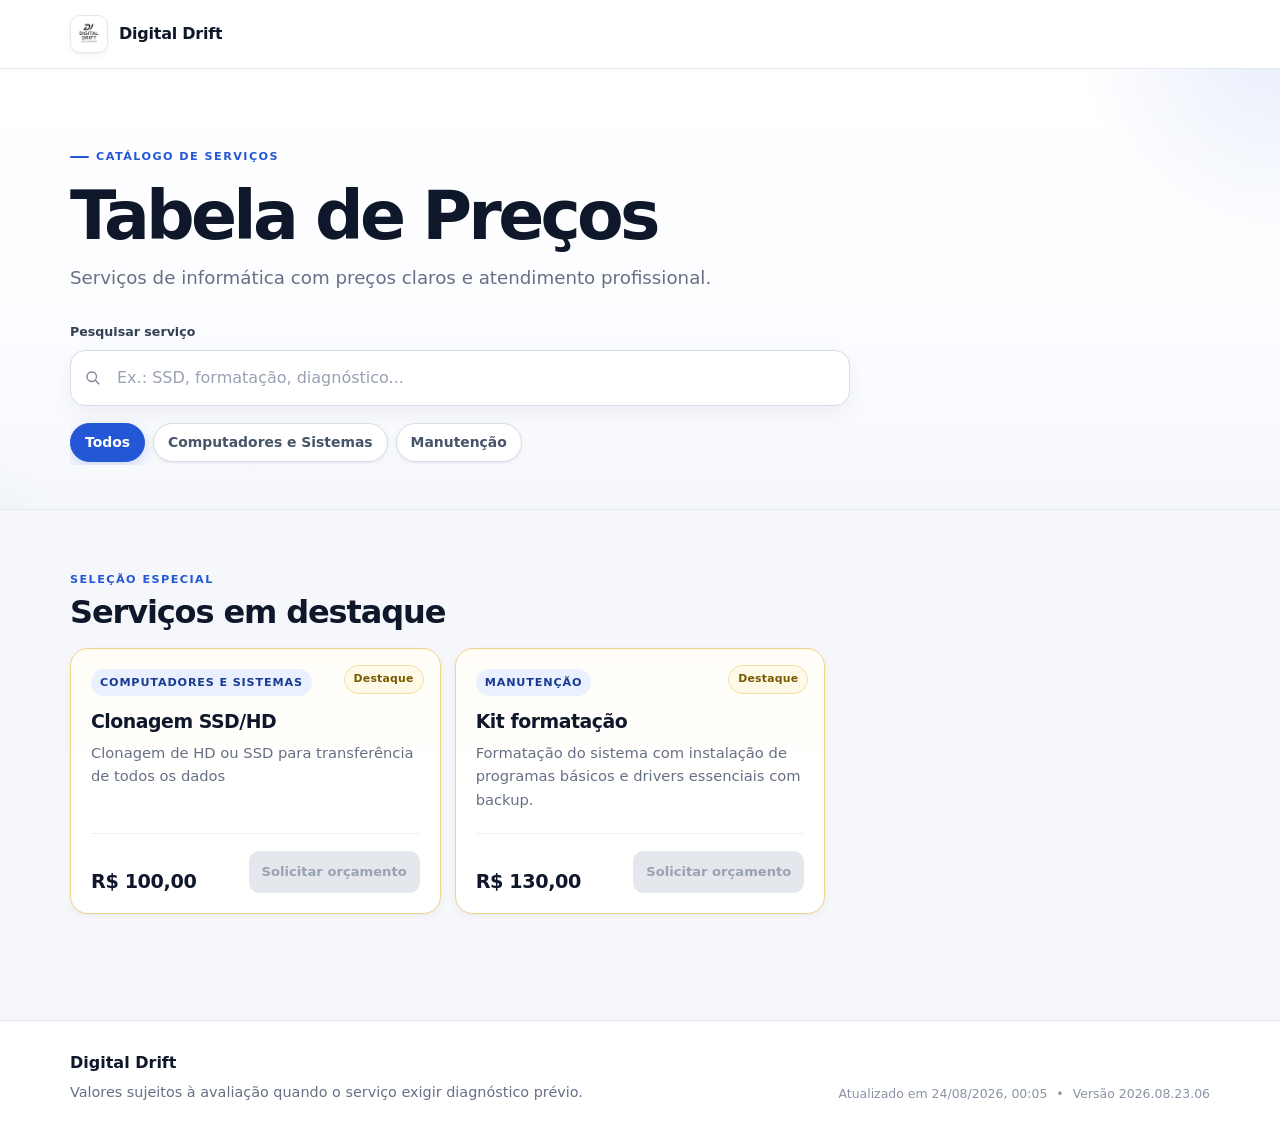
==== servicos/index.html @ 4492a9d7 "MAPOS: catálogo público 2026.08.23.06 - index.html" ====
<!doctype html>
<html lang="pt-BR">
<head>
    <meta charset="utf-8">
    <meta name="viewport" content="width=device-width,initial-scale=1,viewport-fit=cover">
    <title>Tabela de Preços | Digital Drift</title>
    <meta name="description" content="Consulte serviços de informática, manutenção, instalação e suporte.">
    <meta name="theme-color" content="#ffffff">
    <meta property="og:type" content="website">
    <meta property="og:title" content="Tabela de Preços | Digital Drift">
    <meta property="og:description" content="Consulte serviços de informática, manutenção, instalação e suporte.">
    <meta property="og:url" content="https://mateus1810.github.io/servicos">
    <meta property="og:image" content="https://mateus1810.github.io/servicos/assets/img/logo.png">    <link rel="icon" href="assets/img/favicon.svg?v=2026.08.23.06" type="image/svg+xml">
    <style>/* MAPOS-CATALOGO-PUBLICO v1.0.8 - tema claro corrigido */
:root{
  --bg:#f5f7fb;
  --surface:#ffffff;
  --surface-soft:#f8fafc;
  --surface-blue:#f2f6ff;
  --text:#172033;
  --text-strong:#0f172a;
  --muted:#667085;
  --muted-2:#8a94a6;
  --line:#e3e8f0;
  --line-strong:#d4dce8;
  --accent:#2457d6;
  --accent-hover:#1d49b5;
  --accent-soft:#eaf0ff;
  --accent-text:#183b91;
  --featured:#fff9e8;
  --featured-line:#f0d585;
  --featured-text:#7a5a00;
  --danger-soft:#fff3f2;
  --danger:#b42318;
  --shadow-sm:0 1px 2px rgba(16,24,40,.04),0 2px 8px rgba(16,24,40,.04);
  --shadow:0 12px 30px rgba(35,50,75,.08);
  --shadow-hover:0 18px 42px rgba(35,50,75,.12);
  --radius:18px;
  --radius-sm:12px;
}

*{box-sizing:border-box}
[hidden]{display:none!important}
html{scroll-behavior:smooth;background:var(--bg)}
body{
  margin:0;
  min-height:100vh;
  background:var(--bg);
  color:var(--text);
  font-family:Inter,ui-sans-serif,system-ui,-apple-system,BlinkMacSystemFont,"Segoe UI",sans-serif;
  line-height:1.55;
  -webkit-font-smoothing:antialiased;
}
button,input{font:inherit}
a{color:inherit}
.shell{width:min(1140px,calc(100% - 28px));margin-inline:auto}

.skip-link{position:absolute;left:-9999px;top:12px;background:var(--text-strong);color:#fff;padding:10px 14px;border-radius:10px;z-index:1000;text-decoration:none;font-weight:700}
.skip-link:focus{left:12px}
.preview-banner{background:#fff3cd;color:#664d03;text-align:center;padding:8px 16px;font-weight:700;font-size:.84rem;border-bottom:1px solid #ffe69c}

.site-header{
  position:sticky;
  top:0;
  z-index:30;
  background:rgba(255,255,255,.92);
  backdrop-filter:blur(14px);
  -webkit-backdrop-filter:blur(14px);
  border-bottom:1px solid rgba(226,232,240,.92);
}
.header-inner{min-height:68px;display:flex;align-items:center;justify-content:space-between;gap:16px}
.brand{display:flex;align-items:center;gap:11px;min-width:0;font-weight:850;color:var(--text-strong);letter-spacing:-.015em}
.brand img{width:38px;height:38px;object-fit:contain;border-radius:10px;background:#fff;border:1px solid var(--line);padding:3px;box-shadow:var(--shadow-sm)}
.brand span{overflow:hidden;text-overflow:ellipsis;white-space:nowrap}
.header-cta{
  display:inline-flex;
  align-items:center;
  justify-content:center;
  min-height:42px;
  padding:9px 14px;
  border-radius:11px;
  background:var(--accent);
  color:#fff;
  text-decoration:none;
  font-size:.88rem;
  font-weight:800;
  box-shadow:0 5px 14px rgba(36,87,214,.18);
  transition:background .18s ease,transform .18s ease,box-shadow .18s ease;
}
.header-cta:hover,.header-cta:focus-visible{background:var(--accent-hover);transform:translateY(-1px);box-shadow:0 8px 18px rgba(36,87,214,.24);outline:none}

.hero{
  position:relative;
  overflow:hidden;
  background:linear-gradient(180deg,#fff 0%,#fbfcff 70%,var(--bg) 100%);
  border-bottom:1px solid var(--line);
  padding:58px 0 40px;
}
.hero:before,.hero:after{content:"";position:absolute;border-radius:999px;pointer-events:none}
.hero:before{width:420px;height:420px;right:-210px;top:-245px;background:radial-gradient(circle,rgba(36,87,214,.11),rgba(36,87,214,0) 68%)}
.hero:after{width:320px;height:320px;left:-210px;bottom:-260px;background:radial-gradient(circle,rgba(97,126,205,.09),rgba(97,126,205,0) 70%)}
.hero-content{position:relative;z-index:1}
.eyebrow,.section-kicker{display:inline-flex;align-items:center;gap:7px;text-transform:uppercase;letter-spacing:.13em;font-size:.7rem;font-weight:850;color:var(--accent)}
.eyebrow:before{content:"";width:19px;height:2px;border-radius:99px;background:var(--accent)}
h1{max-width:800px;margin:.22em 0 .2em;color:var(--text-strong);font-size:clamp(2.25rem,8vw,4.25rem);line-height:1.02;letter-spacing:-.055em;font-weight:900}
.hero p{max-width:760px;margin:0;color:var(--muted);font-size:clamp(1rem,2.5vw,1.14rem)}

.search-box{margin-top:30px;max-width:780px}
.search-box>label{display:block;margin-bottom:8px;color:#344054;font-size:.79rem;font-weight:800}
.search-control{
  min-height:56px;
  display:grid;
  grid-template-columns:44px 1fr 42px;
  align-items:center;
  background:#fff;
  border:1px solid var(--line-strong);
  border-radius:15px;
  box-shadow:0 7px 22px rgba(16,24,40,.06);
  transition:border-color .18s ease,box-shadow .18s ease;
}
.search-control:focus-within{border-color:#92aef3;box-shadow:0 0 0 4px rgba(36,87,214,.08),0 8px 24px rgba(16,24,40,.06)}
.search-control>span{font-size:1.35rem;text-align:center;color:#7b8799;line-height:1}
.search-control input{height:54px;min-width:0;border:0;outline:0;background:transparent;color:var(--text-strong);font-size:1rem}
.search-control input::placeholder{color:#98a2b3}
.search-control button{width:32px;height:32px;border:0;border-radius:9px;background:#f2f4f7;color:#667085;font-size:1.25rem;line-height:1;cursor:pointer}
.search-control button:hover,.search-control button:focus-visible{background:#e9edf3;color:#344054;outline:none}

.category-filters{display:flex;gap:8px;overflow-x:auto;padding:17px 0 3px;scrollbar-width:none;overscroll-behavior-inline:contain}
.category-filters::-webkit-scrollbar{display:none}
.filter-button{
  flex:0 0 auto;
  border:1px solid var(--line-strong);
  background:#fff;
  color:#475467;
  border-radius:999px;
  padding:8px 14px;
  font-size:.87rem;
  font-weight:750;
  white-space:nowrap;
  cursor:pointer;
  box-shadow:var(--shadow-sm);
  transition:background .16s ease,border-color .16s ease,color .16s ease,transform .16s ease;
}
.filter-button:hover,.filter-button:focus-visible{border-color:#aabbed;color:var(--accent);transform:translateY(-1px);outline:none}
.filter-button.active{background:var(--accent);color:#fff;border-color:var(--accent);box-shadow:0 5px 14px rgba(36,87,214,.18)}

.catalog-main{padding-top:30px;padding-bottom:70px}
.loading-state,.error-state,.empty-state{min-height:210px;display:flex;flex-direction:column;align-items:center;justify-content:center;text-align:center;gap:11px;color:var(--muted)}
.spinner{width:34px;height:34px;border:3px solid #dfe5ee;border-top-color:var(--accent);border-radius:50%;animation:spin .8s linear infinite}
@keyframes spin{to{transform:rotate(360deg)}}
.error-state{max-width:680px;margin:0 auto;background:var(--danger-soft);border:1px solid #fecdca;border-radius:var(--radius);padding:28px}
.error-state strong{color:var(--danger)}
.empty-state h2{margin:0;color:var(--text-strong);font-size:1.4rem}
.empty-state p{margin:0;max-width:440px}
.empty-icon{display:grid;place-items:center;width:54px;height:54px;border-radius:50%;background:#eef2f7;color:#667085;font-size:1.9rem}
.empty-state button{border:1px solid var(--line-strong);background:#fff;color:#344054;border-radius:11px;padding:10px 15px;cursor:pointer;font-weight:750;box-shadow:var(--shadow-sm)}

.section-heading{display:flex;align-items:flex-end;justify-content:space-between;gap:20px;margin:14px 0 17px}
.section-heading h2{margin:3px 0 0;color:var(--text-strong);font-size:clamp(1.5rem,4vw,2rem);line-height:1.15;letter-spacing:-.035em}
.result-count{color:var(--muted);font-size:.88rem;white-space:nowrap}
.featured-section{margin-bottom:36px}
.service-grid{display:grid;grid-template-columns:1fr;gap:14px}

.service-card{
  position:relative;
  min-width:0;
  display:flex;
  flex-direction:column;
  min-height:228px;
  padding:20px;
  overflow:hidden;
  border:1px solid var(--line);
  border-radius:var(--radius);
  background:var(--surface);
  box-shadow:var(--shadow-sm);
  transition:border-color .18s ease,box-shadow .18s ease,transform .18s ease;
}
.service-card:hover{border-color:#cbd5e3;box-shadow:var(--shadow-hover);transform:translateY(-2px)}
.service-card.featured{background:linear-gradient(180deg,#fffdf6 0%,#fff 54%);border-color:var(--featured-line)}
.service-card.featured:before{content:"Destaque";position:absolute;right:16px;top:16px;padding:5px 9px;border-radius:999px;background:var(--featured);border:1px solid #f3dda0;color:var(--featured-text);font-size:.68rem;font-weight:850;letter-spacing:.02em}
.service-card-top{display:flex;align-items:center;justify-content:space-between;gap:10px;min-height:25px;padding-right:72px}
.service-card:not(.featured) .service-card-top{padding-right:0}
.service-card .category{display:inline-flex;align-items:center;max-width:100%;padding:5px 9px;border-radius:999px;background:var(--accent-soft);color:var(--accent-text);font-size:.7rem;text-transform:uppercase;letter-spacing:.075em;font-weight:850;overflow:hidden;text-overflow:ellipsis;white-space:nowrap}
.service-card h3{margin:13px 0 8px;color:var(--text-strong);font-size:1.18rem;line-height:1.28;letter-spacing:-.025em}
.service-card .service-description{margin:0;color:var(--muted);font-size:.92rem;line-height:1.58;flex:1}
.service-card-footer{display:flex;align-items:flex-end;justify-content:space-between;gap:14px;margin-top:22px;padding-top:17px;border-top:1px solid #edf0f5}
.price{min-width:0;color:var(--text-strong);font-weight:900;font-size:1.2rem;line-height:1.15;letter-spacing:-.02em}
.price small{display:block;margin-bottom:4px;color:var(--muted);font-size:.7rem;font-weight:750;letter-spacing:.015em}
.price.price-quote{font-size:1rem;color:#344054;letter-spacing:0}
.quote-button{
  flex:0 0 auto;
  display:inline-flex;
  align-items:center;
  justify-content:center;
  min-height:42px;
  border:0;
  border-radius:11px;
  padding:10px 13px;
  background:var(--accent);
  color:#fff;
  text-decoration:none;
  font-size:.82rem;
  font-weight:850;
  white-space:nowrap;
  box-shadow:0 4px 11px rgba(36,87,214,.15);
  transition:background .16s ease,transform .16s ease,box-shadow .16s ease;
}
.quote-button:hover,.quote-button:focus-visible{background:var(--accent-hover);transform:translateY(-1px);box-shadow:0 7px 16px rgba(36,87,214,.2);outline:none}
.quote-button.disabled{background:#e4e7ec;color:#98a2b3;box-shadow:none;pointer-events:none}

.category-block{margin-top:34px}
.category-title{display:flex;align-items:flex-end;justify-content:space-between;gap:16px;margin-bottom:13px;padding-bottom:10px;border-bottom:1px solid var(--line)}
.category-title-copy{min-width:0}
.category-title h3{margin:0;color:var(--text-strong);font-size:1.28rem;line-height:1.2;letter-spacing:-.025em}
.category-title p{margin:5px 0 0;color:var(--muted);font-size:.88rem;max-width:760px}
.category-title>span{flex:0 0 auto;color:var(--muted-2);font-size:.78rem;white-space:nowrap}

.site-footer{border-top:1px solid var(--line);background:#fff}
.footer-inner{padding:30px 0 38px;display:flex;flex-direction:column;gap:20px}
.footer-inner strong{color:var(--text-strong);font-size:1rem}
.footer-inner p{max-width:700px;margin:.35rem 0 0;color:var(--muted);font-size:.9rem}
.footer-meta{display:flex;gap:9px;flex-wrap:wrap;color:var(--muted-2);font-size:.78rem}
.footer-meta span+span:before{content:"•";margin-right:9px}

@media(max-width:430px){
  .shell{width:min(100% - 22px,1140px)}
  .header-inner{min-height:62px}
  .brand img{width:34px;height:34px}
  .header-cta{padding:8px 11px;font-size:.78rem}
  .hero{padding:43px 0 30px}
  h1{font-size:2.42rem}
  .search-box{margin-top:24px}
  .service-card{padding:17px;min-height:0}
  .service-card-footer{align-items:stretch;flex-direction:column}
  .quote-button{width:100%}
  .price{font-size:1.18rem}
  .category-title{align-items:flex-start}
}

@media(min-width:680px){
  .shell{width:min(1140px,calc(100% - 48px))}
  .hero{padding:72px 0 44px}
  .service-grid{grid-template-columns:repeat(2,minmax(0,1fr))}
  .footer-inner{flex-direction:row;justify-content:space-between;align-items:flex-end}
  .footer-meta{justify-content:flex-end}
}

@media(min-width:1000px){
  .service-grid{grid-template-columns:repeat(3,minmax(0,1fr))}
  .featured-grid{grid-template-columns:repeat(3,minmax(0,1fr))}
  .catalog-main{padding-top:42px}
}

@media(prefers-reduced-motion:reduce){*{scroll-behavior:auto!important;animation:none!important;transition:none!important}}

/* v1.0.8 - correcoes de layout */
.service-card-footer{min-width:0}
.service-card-footer .price{max-width:52%}
.search-icon{width:20px;height:20px;display:block;margin:auto;color:#7b8799}
.status-note{font-size:.78rem;color:var(--muted-2);margin-top:8px}
@media(max-width:679px){.section-heading{align-items:flex-start;flex-direction:column;gap:7px}.result-count{white-space:normal}.service-card-footer .price{max-width:none}.featured-grid{grid-template-columns:1fr}.category-title>span{padding-top:3px}}
@media(min-width:680px) and (max-width:999px){.service-card-footer{align-items:stretch;flex-direction:column}.service-card-footer .price{max-width:none}.quote-button{width:100%}}
</style>
</head>
<body>
    <a class="skip-link" href="#servicos">Ir para os serviços</a>
        <header class="site-header">
        <div class="shell header-inner">
            <div class="brand">
                <img src="assets/img/logo.png?v=2026.08.23.06" alt="Logo Digital Drift">                <span>Digital Drift</span>
            </div>
            <a class="header-cta" id="header-whatsapp" href="#" hidden>Falar no WhatsApp</a>
        </div>
    </header>

    <main>
        <section class="hero">
            <div class="shell hero-content">
                <span class="eyebrow">Catálogo de serviços</span>
                <h1>Tabela de Preços</h1>
                <p>Serviços de informática com preços claros e atendimento profissional.</p>
                <div class="search-box">
                    <label for="service-search">Pesquisar serviço</label>
                    <div class="search-control">
                        <svg class="search-icon" viewBox="0 0 24 24" aria-hidden="true"><path fill="currentColor" d="M10.5 4a6.5 6.5 0 1 0 3.99 11.63l4.44 4.44 1.14-1.14-4.44-4.44A6.5 6.5 0 0 0 10.5 4m0 1.6a4.9 4.9 0 1 1 0 9.8 4.9 4.9 0 0 1 0-9.8"/></svg>
                        <input id="service-search" type="search" autocomplete="off" placeholder="Ex.: SSD, formatação, diagnóstico...">
                        <button id="clear-search" type="button" aria-label="Limpar pesquisa" hidden>×</button>
                    </div>
                </div>
                <div class="category-filters" id="category-filters" aria-label="Filtrar por categoria"></div>
            </div>
        </section>

        <div class="shell catalog-main" id="servicos">
            <div class="loading-state" id="loading-state" role="status"><span class="spinner"></span><span>Carregando serviços...</span></div>
            <div class="error-state" id="error-state" hidden><strong>Não foi possível carregar a tabela de preços.</strong><span id="error-detail">Atualize a página e tente novamente.</span></div>
            <section id="featured-section" class="featured-section" hidden><div class="section-heading"><div><span class="section-kicker">Seleção especial</span><h2>Serviços em destaque</h2></div></div><div class="service-grid featured-grid" id="featured-grid"></div></section>
            <section class="services-section" id="services-section" hidden><div class="section-heading"><div><span class="section-kicker">Catálogo</span><h2>Outros serviços</h2></div><span class="result-count" id="result-count" aria-live="polite"></span></div><div id="category-sections"></div></section>
            <div class="empty-state" id="empty-state" hidden><div class="empty-icon">×</div><h2>Nenhum serviço encontrado</h2><p>Tente pesquisar por outro termo ou escolha outra categoria.</p><button type="button" id="reset-filters">Mostrar todos</button></div>
        </div>
    </main>

    <footer class="site-footer"><div class="shell footer-inner"><div><strong>Digital Drift</strong><p id="footer-text">Valores sujeitos à avaliação quando o serviço exigir diagnóstico prévio.</p></div><div class="footer-meta"><span id="catalog-updated"></span><span>Versão 2026.08.23.06</span></div></div></footer>

    <script>
        window.CATALOGO_CONFIG = {
            dataUrl: "data/precos-2026.08.23.06.json?v=2026.08.23.06",
            embeddedData: {"version":"2026.08.23.06","updated_at":"2026-08-23T21:05:14-03:00","settings":{"company_name":"Digital Drift","whatsapp":"","header_text":"Serviços de informática com preços claros e atendimento profissional.","footer_text":"Valores sujeitos à avaliação quando o serviço exigir diagnóstico prévio.","public_url":"https://mateus1810.github.io/servicos"},"categories":[{"id":1,"name":"Computadores e Sistemas","description":"","order":10},{"id":4,"name":"Manutenção","description":"","order":40}],"services":[{"id":3,"name":"Clonagem SSD/HD","description":"Clonagem de HD ou SSD para transferência de todos os dados","price":100,"price_type":"fixo","price_label":"R$ 100,00","category_id":1,"featured":true,"order":20},{"id":1,"name":"Kit formatação","description":"Formatação do sistema com instalação de programas básicos e drivers essenciais com backup.","price":130,"price_type":"fixo","price_label":"R$ 130,00","category_id":4,"featured":true,"order":10}]},
            previewData: null        };
    </script>
    <script>/* MAPOS-CATALOGO-PUBLICO v1.0.8 - render imediato + revalidacao segura */
(function(){
'use strict';
var cfg=window.CATALOGO_CONFIG||{},data=null,query='',category='all';
var el={
  loading:document.getElementById('loading-state'),error:document.getElementById('error-state'),errorDetail:document.getElementById('error-detail'),
  featuredSection:document.getElementById('featured-section'),featuredGrid:document.getElementById('featured-grid'),
  servicesSection:document.getElementById('services-section'),categorySections:document.getElementById('category-sections'),
  filters:document.getElementById('category-filters'),search:document.getElementById('service-search'),clear:document.getElementById('clear-search'),
  empty:document.getElementById('empty-state'),reset:document.getElementById('reset-filters'),count:document.getElementById('result-count'),
  updated:document.getElementById('catalog-updated'),headerWhats:document.getElementById('header-whatsapp'),footer:document.getElementById('footer-text')
};
function hide(node){if(node)node.hidden=true}
function show(node){if(node)node.hidden=false}
function normalize(v){
  var s=(v||'').toString();
  try{s=s.normalize('NFD').replace(/[\u0300-\u036f]/g,'')}catch(e){}
  return s.toLowerCase();
}
function validPayload(payload){return !!payload&&Array.isArray(payload.categories)&&Array.isArray(payload.services)}
function categoryObj(id){return(data.categories||[]).find(function(x){return String(x.id)===String(id)})||null}
function categoryName(id){var c=categoryObj(id);return c?c.name:'Outros'}
function visibleServices(){
  var q=normalize(query);
  return(data.services||[]).filter(function(s){
    if(category!=='all'&&String(s.category_id)!==String(category))return false;
    if(!q)return true;
    return normalize((s.name||'')+' '+(s.description||'')+' '+categoryName(s.category_id)).indexOf(q)!==-1;
  });
}
function waUrl(service){
  var phone=((data.settings||{}).whatsapp||'').replace(/\D/g,'');
  if(!phone)return'';
  var msg='Olá! Gostaria de solicitar um orçamento para o serviço de '+service.name+'.';
  return'https://wa.me/'+phone+'?text='+encodeURIComponent(msg);
}
function money(value){
  try{return new Intl.NumberFormat('pt-BR',{style:'currency',currency:'BRL'}).format(Number(value)||0)}
  catch(e){return'R$ '+(Number(value)||0).toFixed(2).replace('.',',')}
}
function priceBlock(service){
  var box=document.createElement('div');box.className='price';
  if(service.price_type==='orcamento'){box.className+=' price-quote';box.textContent='Sob orçamento';return box}
  if(service.price_type==='a_partir'){var small=document.createElement('small');small.textContent='A partir de';box.appendChild(small)}
  box.appendChild(document.createTextNode(money(service.price)));return box;
}
function card(service,featured){
  var article=document.createElement('article');article.className='service-card'+(featured?' featured':'');article.id='servico-'+service.id;
  var top=document.createElement('div');top.className='service-card-top';
  var cat=document.createElement('span');cat.className='category';cat.textContent=categoryName(service.category_id);top.appendChild(cat);
  var h=document.createElement('h3');h.textContent=service.name||'Serviço';
  var p=document.createElement('p');p.className='service-description';p.textContent=service.description||'Consulte detalhes e disponibilidade para este serviço.';
  var foot=document.createElement('div');foot.className='service-card-footer';
  var price=priceBlock(service),a=document.createElement('a'),url=waUrl(service);a.className='quote-button';a.textContent='Solicitar orçamento';
  if(url){a.href=url;a.target='_blank';a.rel='noopener noreferrer'}else{a.href='#';a.className+=' disabled';a.setAttribute('aria-disabled','true');a.addEventListener('click',function(ev){ev.preventDefault()})}
  foot.appendChild(price);foot.appendChild(a);article.appendChild(top);article.appendChild(h);article.appendChild(p);article.appendChild(foot);return article;
}
function filterButton(label,id){
  var b=document.createElement('button');b.type='button';b.className='filter-button'+(String(category)===String(id)?' active':'');
  b.textContent=label;b.setAttribute('aria-pressed',String(String(category)===String(id)));
  b.addEventListener('click',function(){category=id;render()});return b;
}
function renderFilters(){
  if(!el.filters)return;el.filters.textContent='';el.filters.appendChild(filterButton('Todos','all'));
  (data.categories||[]).forEach(function(c){el.filters.appendChild(filterButton(c.name,c.id))});
}
function safeHashScroll(){
  if(!location.hash)return;
  try{var target=document.querySelector(location.hash);if(target)setTimeout(function(){target.scrollIntoView({behavior:'smooth',block:'center'})},80)}catch(e){}
}
function render(){
  if(!data)return;
  renderFilters();
  var services=visibleServices();
  if(el.featuredGrid)el.featuredGrid.textContent='';
  if(el.categorySections)el.categorySections.textContent='';
  var featured=services.filter(function(s){return !!s.featured});
  featured.forEach(function(s){el.featuredGrid.appendChild(card(s,true))});
  if(featured.length)show(el.featuredSection);else hide(el.featuredSection);

  var regular=services.filter(function(s){return !s.featured});
  var grouped={};
  regular.forEach(function(s){var k=String(s.category_id);(grouped[k]=grouped[k]||[]).push(s)});
  (data.categories||[]).forEach(function(c){
    var list=grouped[String(c.id)]||[];if(!list.length)return;
    var section=document.createElement('section');section.className='category-block';section.dataset.categoryId=String(c.id);
    var head=document.createElement('div');head.className='category-title';
    var copy=document.createElement('div');copy.className='category-title-copy';
    var h=document.createElement('h3');h.textContent=c.name;copy.appendChild(h);
    if(c.description){var desc=document.createElement('p');desc.textContent=c.description;copy.appendChild(desc)}
    var n=document.createElement('span');n.textContent=list.length+' '+(list.length===1?'serviço':'serviços');head.appendChild(copy);head.appendChild(n);
    var grid=document.createElement('div');grid.className='service-grid';list.forEach(function(s){grid.appendChild(card(s,false))});
    section.appendChild(head);section.appendChild(grid);el.categorySections.appendChild(section);
  });
  if(el.count)el.count.textContent=regular.length+' '+(regular.length===1?'serviço':'serviços');
  if(regular.length)show(el.servicesSection);else hide(el.servicesSection);
  if(services.length)hide(el.empty);else show(el.empty);
  if(el.clear)el.clear.hidden=!query;
  safeHashScroll();
}
function applyMeta(){
  if(el.updated&&data.updated_at){
    try{el.updated.textContent='Atualizado em '+new Intl.DateTimeFormat('pt-BR',{dateStyle:'short',timeStyle:'short'}).format(new Date(data.updated_at))}
    catch(e){el.updated.textContent='Atualizado recentemente'}
  }
  if(el.footer&&(data.settings||{}).footer_text)el.footer.textContent=data.settings.footer_text;
  var phone=((data.settings||{}).whatsapp||'').replace(/\D/g,'');
  if(phone&&el.headerWhats){show(el.headerWhats);el.headerWhats.href='https://wa.me/'+phone+'?text='+encodeURIComponent('Olá! Gostaria de informações sobre os serviços.');el.headerWhats.target='_blank';el.headerWhats.rel='noopener noreferrer'}
  else hide(el.headerWhats);
}
function start(payload){
  if(!validPayload(payload))throw new Error('Dados públicos inválidos.');
  data=payload;hide(el.loading);hide(el.error);applyMeta();render();
}
function fail(message){
  hide(el.loading);hide(el.featuredSection);hide(el.servicesSection);hide(el.empty);show(el.error);
  if(el.errorDetail&&message)el.errorDetail.textContent=message;
}
function refreshFromJson(){
  if(!cfg.dataUrl||typeof fetch!=='function')return;
  var controller=typeof AbortController==='function'?new AbortController():null;
  var timer=controller?setTimeout(function(){controller.abort()},8000):null;
  var options={cache:'no-store',headers:{Accept:'application/json'}};if(controller)options.signal=controller.signal;
  fetch(cfg.dataUrl,options).then(function(r){if(!r.ok)throw new Error('HTTP '+r.status);return r.json()}).then(function(payload){
    if(!validPayload(payload))throw new Error('JSON inválido');
    if(!data||String(payload.version||'')!==String(data.version||''))start(payload);
  }).catch(function(){if(!data)fail('Não foi possível carregar os dados publicados.')}).finally(function(){if(timer)clearTimeout(timer)});
}
if(el.search)el.search.addEventListener('input',function(){query=this.value;render()});
if(el.clear)el.clear.addEventListener('click',function(){query='';if(el.search){el.search.value='';el.search.focus()}render()});
if(el.reset)el.reset.addEventListener('click',function(){query='';category='all';if(el.search)el.search.value='';render()});
try{
  if(validPayload(cfg.embeddedData||cfg.previewData)){start(cfg.embeddedData||cfg.previewData);refreshFromJson()}
  else if(cfg.dataUrl){refreshFromJson()}
  else{fail('Nenhum dado público foi encontrado.')}
}catch(e){fail('Não foi possível montar o catálogo. Atualize a página e tente novamente.')}
})();
</script>
</body>
</html>
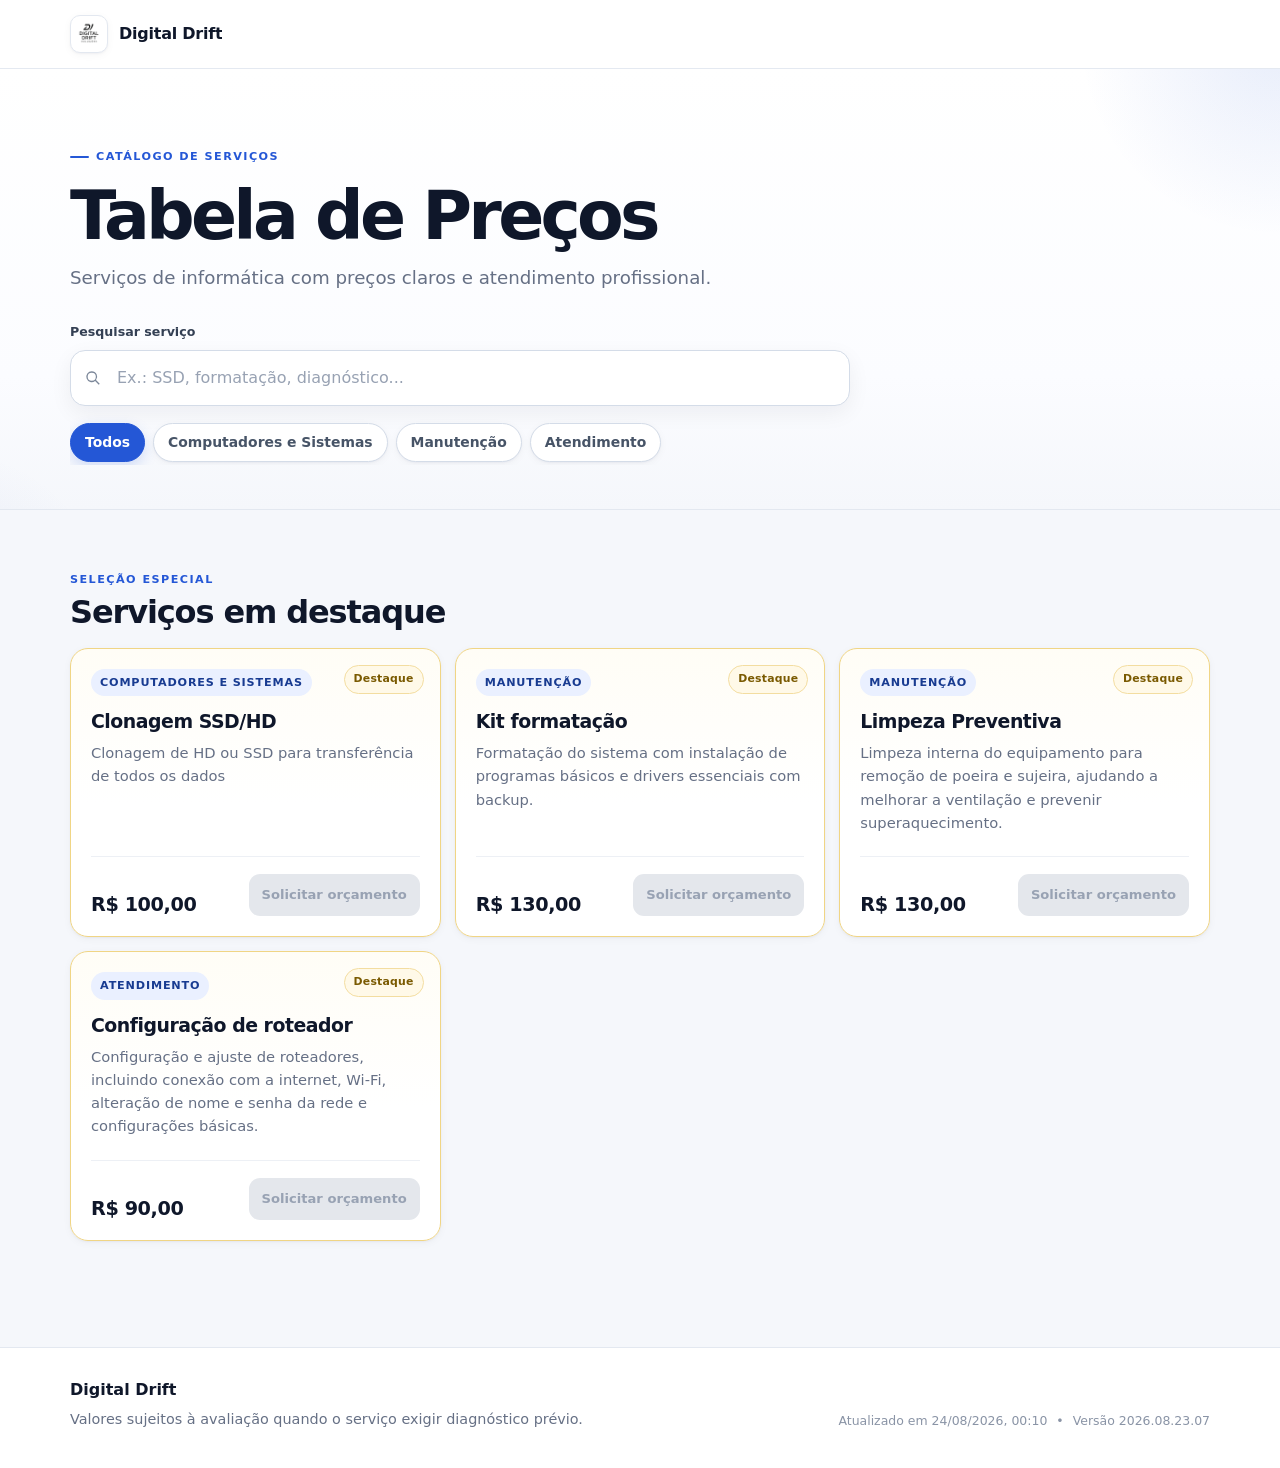
==== commit 29ab5e7f: "MAPOS: catálogo público 2026.08.23.07 - index.html" ====
--- a/servicos/index.html
+++ b/servicos/index.html
@@ -10,7 +10,7 @@
     <meta property="og:title" content="Tabela de Preços | Digital Drift">
     <meta property="og:description" content="Consulte serviços de informática, manutenção, instalação e suporte.">
     <meta property="og:url" content="https://mateus1810.github.io/servicos">
-    <meta property="og:image" content="https://mateus1810.github.io/servicos/assets/img/logo.png">    <link rel="icon" href="assets/img/favicon.svg?v=2026.08.23.06" type="image/svg+xml">
+    <meta property="og:image" content="https://mateus1810.github.io/servicos/assets/img/logo.png">    <link rel="icon" href="assets/img/favicon.svg?v=2026.08.23.07" type="image/svg+xml">
     <style>/* MAPOS-CATALOGO-PUBLICO v1.0.8 - tema claro corrigido */
 :root{
   --bg:#f5f7fb;
@@ -267,7 +267,7 @@
         <header class="site-header">
         <div class="shell header-inner">
             <div class="brand">
-                <img src="assets/img/logo.png?v=2026.08.23.06" alt="Logo Digital Drift">                <span>Digital Drift</span>
+                <img src="assets/img/logo.png?v=2026.08.23.07" alt="Logo Digital Drift">                <span>Digital Drift</span>
             </div>
             <a class="header-cta" id="header-whatsapp" href="#" hidden>Falar no WhatsApp</a>
         </div>
@@ -300,12 +300,12 @@
         </div>
     </main>
 
-    <footer class="site-footer"><div class="shell footer-inner"><div><strong>Digital Drift</strong><p id="footer-text">Valores sujeitos à avaliação quando o serviço exigir diagnóstico prévio.</p></div><div class="footer-meta"><span id="catalog-updated"></span><span>Versão 2026.08.23.06</span></div></div></footer>
+    <footer class="site-footer"><div class="shell footer-inner"><div><strong>Digital Drift</strong><p id="footer-text">Valores sujeitos à avaliação quando o serviço exigir diagnóstico prévio.</p></div><div class="footer-meta"><span id="catalog-updated"></span><span>Versão 2026.08.23.07</span></div></div></footer>
 
     <script>
         window.CATALOGO_CONFIG = {
-            dataUrl: "data/precos-2026.08.23.06.json?v=2026.08.23.06",
-            embeddedData: {"version":"2026.08.23.06","updated_at":"2026-08-23T21:05:14-03:00","settings":{"company_name":"Digital Drift","whatsapp":"","header_text":"Serviços de informática com preços claros e atendimento profissional.","footer_text":"Valores sujeitos à avaliação quando o serviço exigir diagnóstico prévio.","public_url":"https://mateus1810.github.io/servicos"},"categories":[{"id":1,"name":"Computadores e Sistemas","description":"","order":10},{"id":4,"name":"Manutenção","description":"","order":40}],"services":[{"id":3,"name":"Clonagem SSD/HD","description":"Clonagem de HD ou SSD para transferência de todos os dados","price":100,"price_type":"fixo","price_label":"R$ 100,00","category_id":1,"featured":true,"order":20},{"id":1,"name":"Kit formatação","description":"Formatação do sistema com instalação de programas básicos e drivers essenciais com backup.","price":130,"price_type":"fixo","price_label":"R$ 130,00","category_id":4,"featured":true,"order":10}]},
+            dataUrl: "data/precos-2026.08.23.07.json?v=2026.08.23.07",
+            embeddedData: {"version":"2026.08.23.07","updated_at":"2026-08-23T21:10:48-03:00","settings":{"company_name":"Digital Drift","whatsapp":"","header_text":"Serviços de informática com preços claros e atendimento profissional.","footer_text":"Valores sujeitos à avaliação quando o serviço exigir diagnóstico prévio.","public_url":"https://mateus1810.github.io/servicos"},"categories":[{"id":1,"name":"Computadores e Sistemas","description":"","order":10},{"id":4,"name":"Manutenção","description":"","order":40},{"id":7,"name":"Atendimento","description":"","order":70}],"services":[{"id":3,"name":"Clonagem SSD/HD","description":"Clonagem de HD ou SSD para transferência de todos os dados","price":100,"price_type":"fixo","price_label":"R$ 100,00","category_id":1,"featured":true,"order":20},{"id":1,"name":"Kit formatação","description":"Formatação do sistema com instalação de programas básicos e drivers essenciais com backup.","price":130,"price_type":"fixo","price_label":"R$ 130,00","category_id":4,"featured":true,"order":10},{"id":4,"name":"Limpeza Preventiva","description":"Limpeza interna do equipamento para remoção de poeira e sujeira, ajudando a melhorar a ventilação e prevenir superaquecimento.","price":130,"price_type":"fixo","price_label":"R$ 130,00","category_id":4,"featured":true,"order":20},{"id":5,"name":"Configuração de roteador","description":"Configuração e ajuste de roteadores, incluindo conexão com a internet, Wi-Fi, alteração de nome e senha da rede e configurações básicas.","price":90,"price_type":"fixo","price_label":"R$ 90,00","category_id":7,"featured":true,"order":10}]},
             previewData: null        };
     </script>
     <script>/* MAPOS-CATALOGO-PUBLICO v1.0.8 - render imediato + revalidacao segura */
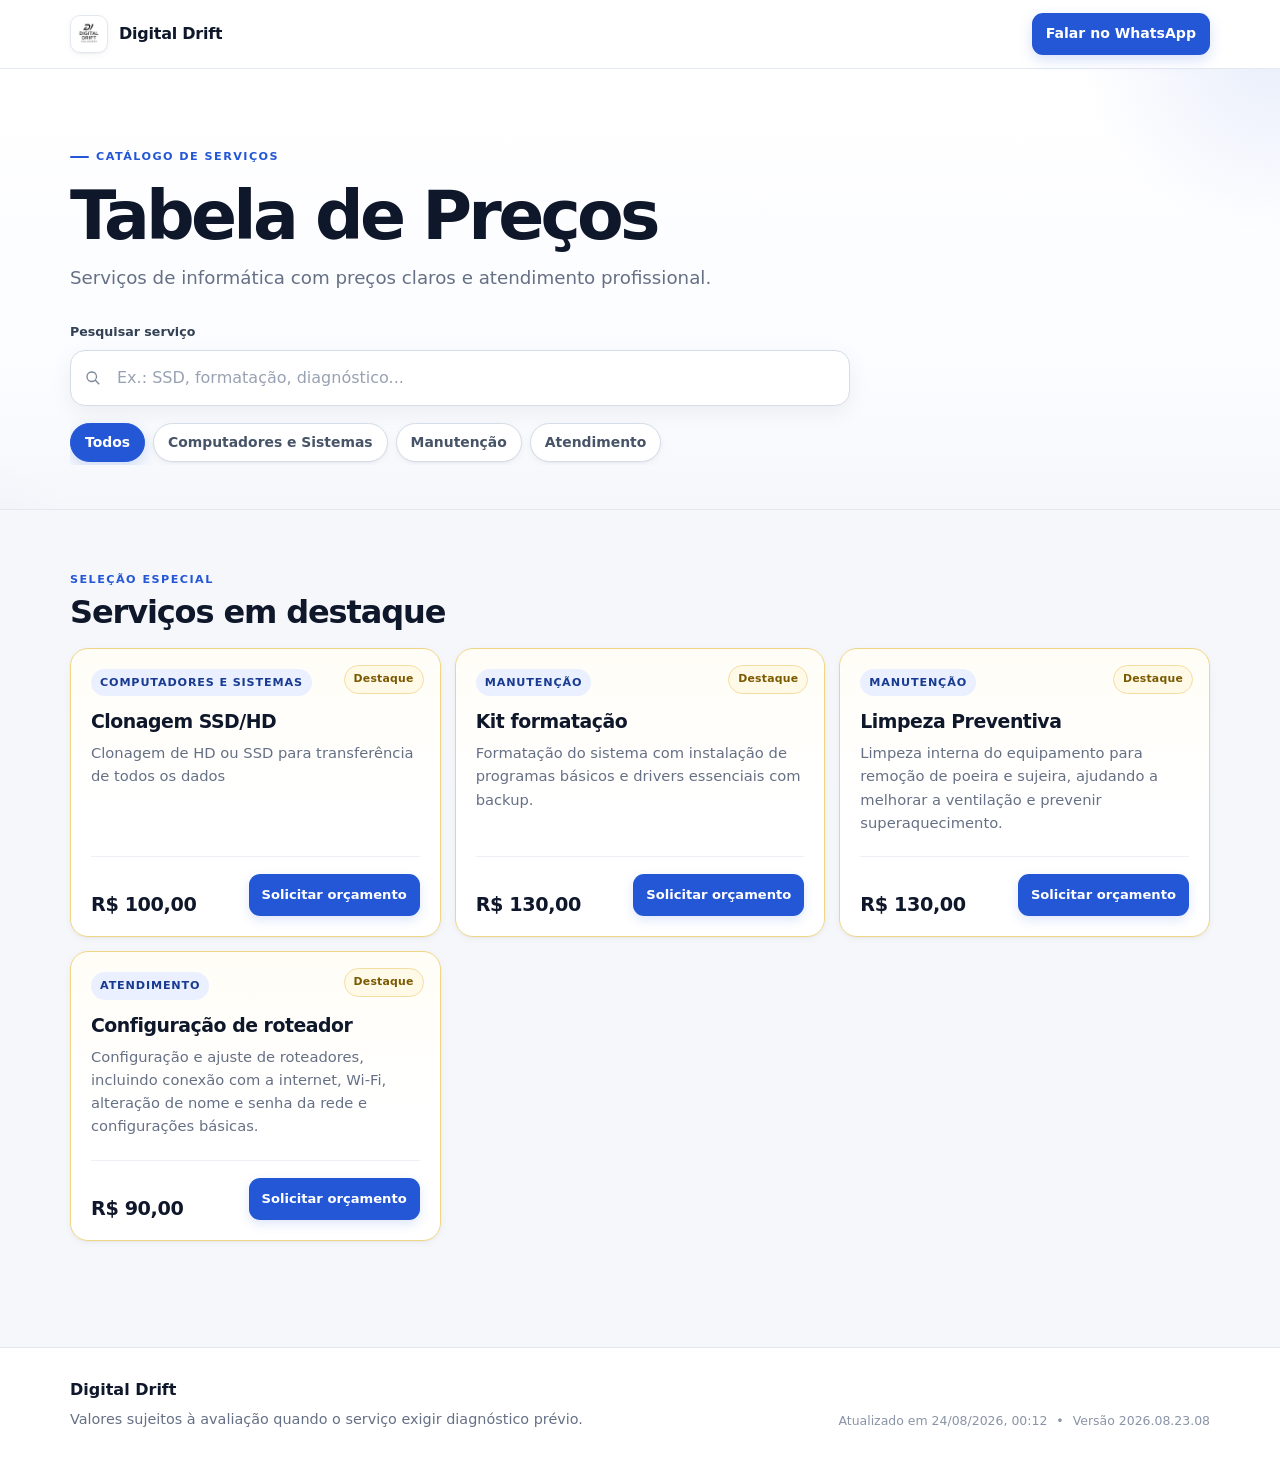
==== commit e5119ee2: "MAPOS: catálogo público 2026.08.23.08 - index.html" ====
--- a/servicos/index.html
+++ b/servicos/index.html
@@ -10,7 +10,7 @@
     <meta property="og:title" content="Tabela de Preços | Digital Drift">
     <meta property="og:description" content="Consulte serviços de informática, manutenção, instalação e suporte.">
     <meta property="og:url" content="https://mateus1810.github.io/servicos">
-    <meta property="og:image" content="https://mateus1810.github.io/servicos/assets/img/logo.png">    <link rel="icon" href="assets/img/favicon.svg?v=2026.08.23.07" type="image/svg+xml">
+    <meta property="og:image" content="https://mateus1810.github.io/servicos/assets/img/logo.png">    <link rel="icon" href="assets/img/favicon.svg?v=2026.08.23.08" type="image/svg+xml">
     <style>/* MAPOS-CATALOGO-PUBLICO v1.0.8 - tema claro corrigido */
 :root{
   --bg:#f5f7fb;
@@ -267,7 +267,7 @@
         <header class="site-header">
         <div class="shell header-inner">
             <div class="brand">
-                <img src="assets/img/logo.png?v=2026.08.23.07" alt="Logo Digital Drift">                <span>Digital Drift</span>
+                <img src="assets/img/logo.png?v=2026.08.23.08" alt="Logo Digital Drift">                <span>Digital Drift</span>
             </div>
             <a class="header-cta" id="header-whatsapp" href="#" hidden>Falar no WhatsApp</a>
         </div>
@@ -300,12 +300,12 @@
         </div>
     </main>
 
-    <footer class="site-footer"><div class="shell footer-inner"><div><strong>Digital Drift</strong><p id="footer-text">Valores sujeitos à avaliação quando o serviço exigir diagnóstico prévio.</p></div><div class="footer-meta"><span id="catalog-updated"></span><span>Versão 2026.08.23.07</span></div></div></footer>
+    <footer class="site-footer"><div class="shell footer-inner"><div><strong>Digital Drift</strong><p id="footer-text">Valores sujeitos à avaliação quando o serviço exigir diagnóstico prévio.</p></div><div class="footer-meta"><span id="catalog-updated"></span><span>Versão 2026.08.23.08</span></div></div></footer>
 
     <script>
         window.CATALOGO_CONFIG = {
-            dataUrl: "data/precos-2026.08.23.07.json?v=2026.08.23.07",
-            embeddedData: {"version":"2026.08.23.07","updated_at":"2026-08-23T21:10:48-03:00","settings":{"company_name":"Digital Drift","whatsapp":"","header_text":"Serviços de informática com preços claros e atendimento profissional.","footer_text":"Valores sujeitos à avaliação quando o serviço exigir diagnóstico prévio.","public_url":"https://mateus1810.github.io/servicos"},"categories":[{"id":1,"name":"Computadores e Sistemas","description":"","order":10},{"id":4,"name":"Manutenção","description":"","order":40},{"id":7,"name":"Atendimento","description":"","order":70}],"services":[{"id":3,"name":"Clonagem SSD/HD","description":"Clonagem de HD ou SSD para transferência de todos os dados","price":100,"price_type":"fixo","price_label":"R$ 100,00","category_id":1,"featured":true,"order":20},{"id":1,"name":"Kit formatação","description":"Formatação do sistema com instalação de programas básicos e drivers essenciais com backup.","price":130,"price_type":"fixo","price_label":"R$ 130,00","category_id":4,"featured":true,"order":10},{"id":4,"name":"Limpeza Preventiva","description":"Limpeza interna do equipamento para remoção de poeira e sujeira, ajudando a melhorar a ventilação e prevenir superaquecimento.","price":130,"price_type":"fixo","price_label":"R$ 130,00","category_id":4,"featured":true,"order":20},{"id":5,"name":"Configuração de roteador","description":"Configuração e ajuste de roteadores, incluindo conexão com a internet, Wi-Fi, alteração de nome e senha da rede e configurações básicas.","price":90,"price_type":"fixo","price_label":"R$ 90,00","category_id":7,"featured":true,"order":10}]},
+            dataUrl: "data/precos-2026.08.23.08.json?v=2026.08.23.08",
+            embeddedData: {"version":"2026.08.23.08","updated_at":"2026-08-23T21:12:58-03:00","settings":{"company_name":"Digital Drift","whatsapp":"33984024108","header_text":"Serviços de informática com preços claros e atendimento profissional.","footer_text":"Valores sujeitos à avaliação quando o serviço exigir diagnóstico prévio.","public_url":"https://mateus1810.github.io/servicos"},"categories":[{"id":1,"name":"Computadores e Sistemas","description":"","order":10},{"id":4,"name":"Manutenção","description":"","order":40},{"id":7,"name":"Atendimento","description":"","order":70}],"services":[{"id":3,"name":"Clonagem SSD/HD","description":"Clonagem de HD ou SSD para transferência de todos os dados","price":100,"price_type":"fixo","price_label":"R$ 100,00","category_id":1,"featured":true,"order":20},{"id":1,"name":"Kit formatação","description":"Formatação do sistema com instalação de programas básicos e drivers essenciais com backup.","price":130,"price_type":"fixo","price_label":"R$ 130,00","category_id":4,"featured":true,"order":10},{"id":4,"name":"Limpeza Preventiva","description":"Limpeza interna do equipamento para remoção de poeira e sujeira, ajudando a melhorar a ventilação e prevenir superaquecimento.","price":130,"price_type":"fixo","price_label":"R$ 130,00","category_id":4,"featured":true,"order":20},{"id":5,"name":"Configuração de roteador","description":"Configuração e ajuste de roteadores, incluindo conexão com a internet, Wi-Fi, alteração de nome e senha da rede e configurações básicas.","price":90,"price_type":"fixo","price_label":"R$ 90,00","category_id":7,"featured":true,"order":10}]},
             previewData: null        };
     </script>
     <script>/* MAPOS-CATALOGO-PUBLICO v1.0.8 - render imediato + revalidacao segura */
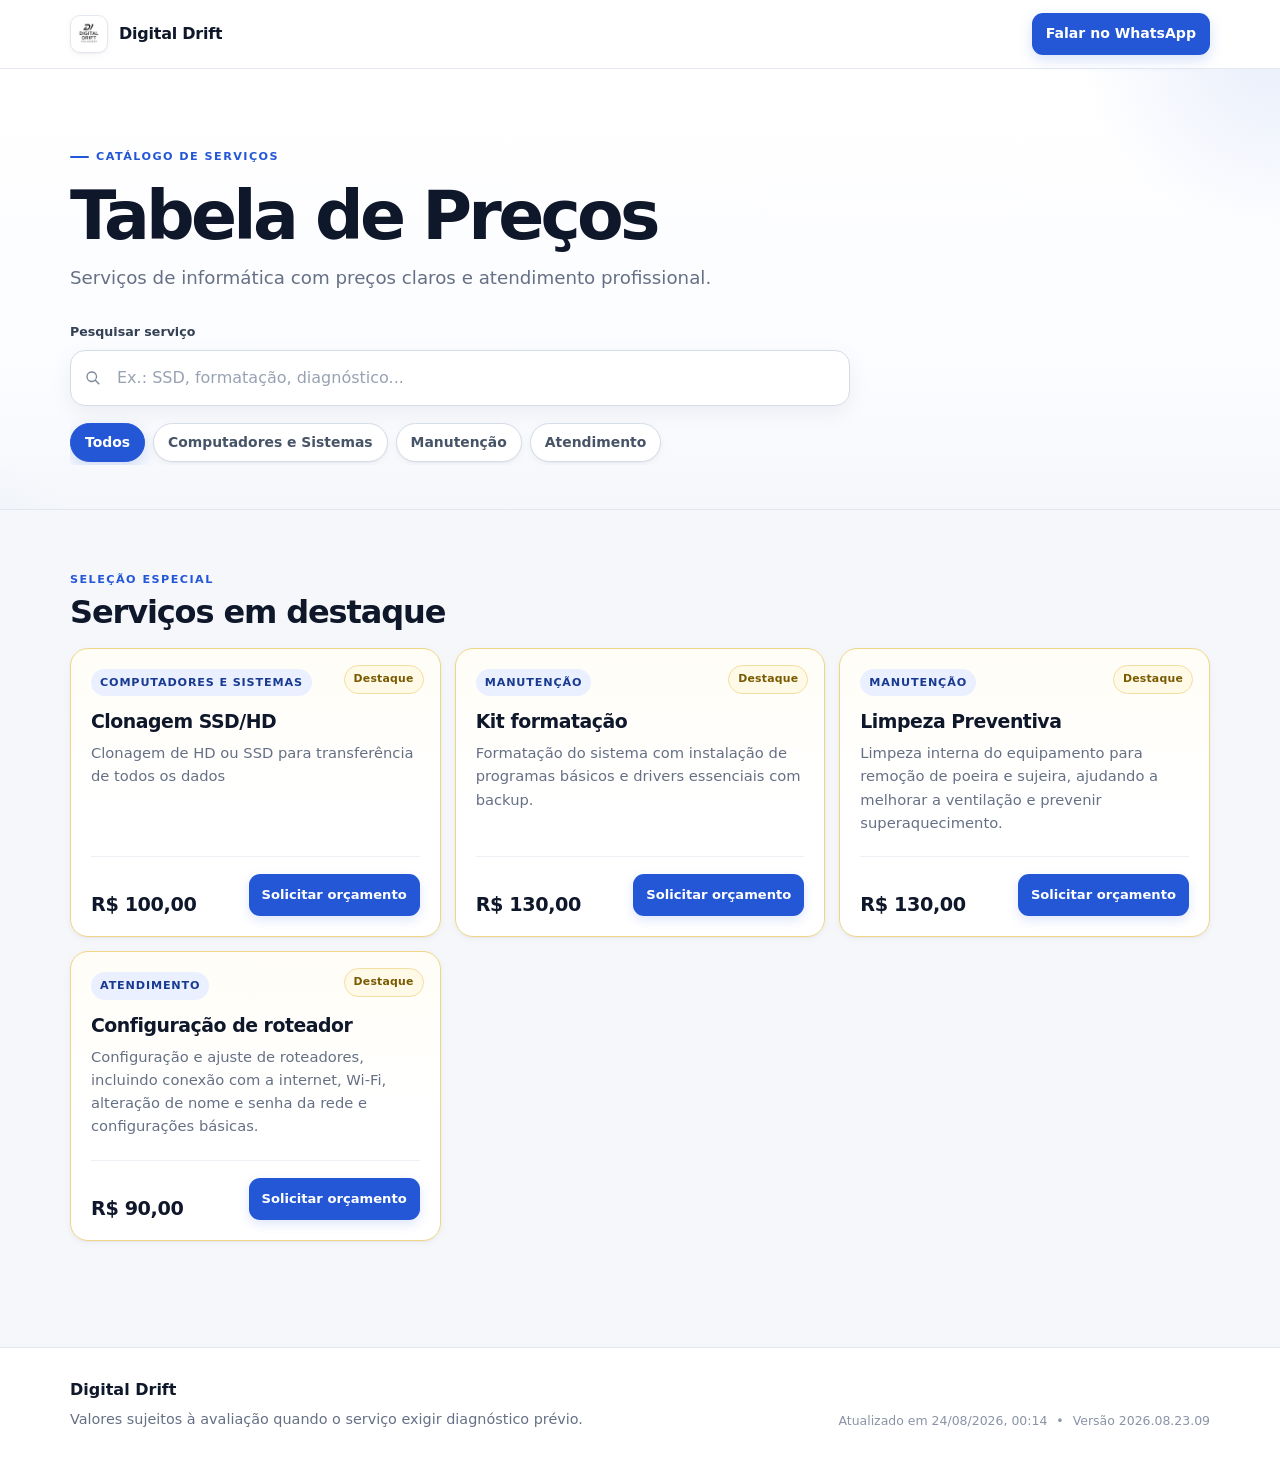
==== commit d6ad2b15: "MAPOS: catálogo público 2026.08.23.09 - index.html" ====
--- a/servicos/index.html
+++ b/servicos/index.html
@@ -10,7 +10,7 @@
     <meta property="og:title" content="Tabela de Preços | Digital Drift">
     <meta property="og:description" content="Consulte serviços de informática, manutenção, instalação e suporte.">
     <meta property="og:url" content="https://mateus1810.github.io/servicos">
-    <meta property="og:image" content="https://mateus1810.github.io/servicos/assets/img/logo.png">    <link rel="icon" href="assets/img/favicon.svg?v=2026.08.23.08" type="image/svg+xml">
+    <meta property="og:image" content="https://mateus1810.github.io/servicos/assets/img/logo.png">    <link rel="icon" href="assets/img/favicon.svg?v=2026.08.23.09" type="image/svg+xml">
     <style>/* MAPOS-CATALOGO-PUBLICO v1.0.8 - tema claro corrigido */
 :root{
   --bg:#f5f7fb;
@@ -267,7 +267,7 @@
         <header class="site-header">
         <div class="shell header-inner">
             <div class="brand">
-                <img src="assets/img/logo.png?v=2026.08.23.08" alt="Logo Digital Drift">                <span>Digital Drift</span>
+                <img src="assets/img/logo.png?v=2026.08.23.09" alt="Logo Digital Drift">                <span>Digital Drift</span>
             </div>
             <a class="header-cta" id="header-whatsapp" href="#" hidden>Falar no WhatsApp</a>
         </div>
@@ -300,12 +300,12 @@
         </div>
     </main>
 
-    <footer class="site-footer"><div class="shell footer-inner"><div><strong>Digital Drift</strong><p id="footer-text">Valores sujeitos à avaliação quando o serviço exigir diagnóstico prévio.</p></div><div class="footer-meta"><span id="catalog-updated"></span><span>Versão 2026.08.23.08</span></div></div></footer>
+    <footer class="site-footer"><div class="shell footer-inner"><div><strong>Digital Drift</strong><p id="footer-text">Valores sujeitos à avaliação quando o serviço exigir diagnóstico prévio.</p></div><div class="footer-meta"><span id="catalog-updated"></span><span>Versão 2026.08.23.09</span></div></div></footer>
 
     <script>
         window.CATALOGO_CONFIG = {
-            dataUrl: "data/precos-2026.08.23.08.json?v=2026.08.23.08",
-            embeddedData: {"version":"2026.08.23.08","updated_at":"2026-08-23T21:12:58-03:00","settings":{"company_name":"Digital Drift","whatsapp":"33984024108","header_text":"Serviços de informática com preços claros e atendimento profissional.","footer_text":"Valores sujeitos à avaliação quando o serviço exigir diagnóstico prévio.","public_url":"https://mateus1810.github.io/servicos"},"categories":[{"id":1,"name":"Computadores e Sistemas","description":"","order":10},{"id":4,"name":"Manutenção","description":"","order":40},{"id":7,"name":"Atendimento","description":"","order":70}],"services":[{"id":3,"name":"Clonagem SSD/HD","description":"Clonagem de HD ou SSD para transferência de todos os dados","price":100,"price_type":"fixo","price_label":"R$ 100,00","category_id":1,"featured":true,"order":20},{"id":1,"name":"Kit formatação","description":"Formatação do sistema com instalação de programas básicos e drivers essenciais com backup.","price":130,"price_type":"fixo","price_label":"R$ 130,00","category_id":4,"featured":true,"order":10},{"id":4,"name":"Limpeza Preventiva","description":"Limpeza interna do equipamento para remoção de poeira e sujeira, ajudando a melhorar a ventilação e prevenir superaquecimento.","price":130,"price_type":"fixo","price_label":"R$ 130,00","category_id":4,"featured":true,"order":20},{"id":5,"name":"Configuração de roteador","description":"Configuração e ajuste de roteadores, incluindo conexão com a internet, Wi-Fi, alteração de nome e senha da rede e configurações básicas.","price":90,"price_type":"fixo","price_label":"R$ 90,00","category_id":7,"featured":true,"order":10}]},
+            dataUrl: "data/precos-2026.08.23.09.json?v=2026.08.23.09",
+            embeddedData: {"version":"2026.08.23.09","updated_at":"2026-08-23T21:14:19-03:00","settings":{"company_name":"Digital Drift","whatsapp":"5533984024108","header_text":"Serviços de informática com preços claros e atendimento profissional.","footer_text":"Valores sujeitos à avaliação quando o serviço exigir diagnóstico prévio.","public_url":"https://mateus1810.github.io/servicos"},"categories":[{"id":1,"name":"Computadores e Sistemas","description":"","order":10},{"id":4,"name":"Manutenção","description":"","order":40},{"id":7,"name":"Atendimento","description":"","order":70}],"services":[{"id":3,"name":"Clonagem SSD/HD","description":"Clonagem de HD ou SSD para transferência de todos os dados","price":100,"price_type":"fixo","price_label":"R$ 100,00","category_id":1,"featured":true,"order":20},{"id":1,"name":"Kit formatação","description":"Formatação do sistema com instalação de programas básicos e drivers essenciais com backup.","price":130,"price_type":"fixo","price_label":"R$ 130,00","category_id":4,"featured":true,"order":10},{"id":4,"name":"Limpeza Preventiva","description":"Limpeza interna do equipamento para remoção de poeira e sujeira, ajudando a melhorar a ventilação e prevenir superaquecimento.","price":130,"price_type":"fixo","price_label":"R$ 130,00","category_id":4,"featured":true,"order":20},{"id":5,"name":"Configuração de roteador","description":"Configuração e ajuste de roteadores, incluindo conexão com a internet, Wi-Fi, alteração de nome e senha da rede e configurações básicas.","price":90,"price_type":"fixo","price_label":"R$ 90,00","category_id":7,"featured":true,"order":10}]},
             previewData: null        };
     </script>
     <script>/* MAPOS-CATALOGO-PUBLICO v1.0.8 - render imediato + revalidacao segura */
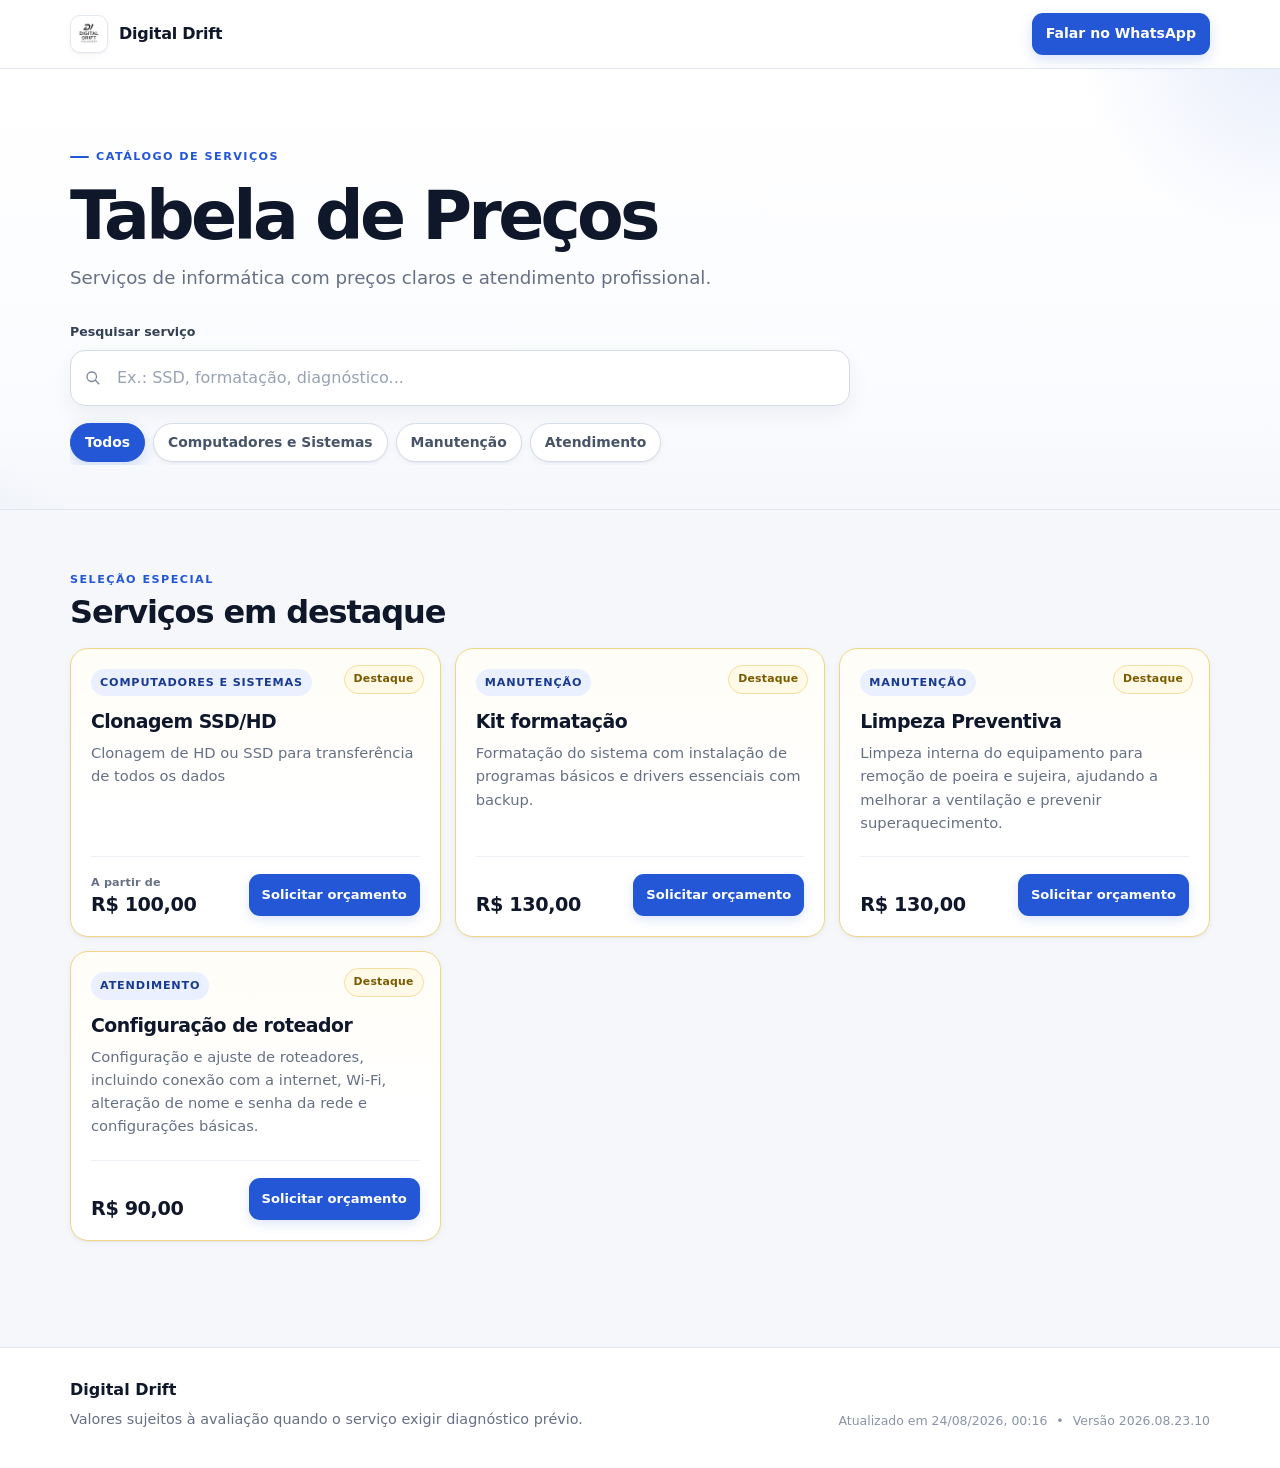
==== commit fb5fb544: "MAPOS: catálogo público 2026.08.23.10 - index.html" ====
--- a/servicos/index.html
+++ b/servicos/index.html
@@ -10,7 +10,7 @@
     <meta property="og:title" content="Tabela de Preços | Digital Drift">
     <meta property="og:description" content="Consulte serviços de informática, manutenção, instalação e suporte.">
     <meta property="og:url" content="https://mateus1810.github.io/servicos">
-    <meta property="og:image" content="https://mateus1810.github.io/servicos/assets/img/logo.png">    <link rel="icon" href="assets/img/favicon.svg?v=2026.08.23.09" type="image/svg+xml">
+    <meta property="og:image" content="https://mateus1810.github.io/servicos/assets/img/logo.png">    <link rel="icon" href="assets/img/favicon.svg?v=2026.08.23.10" type="image/svg+xml">
     <style>/* MAPOS-CATALOGO-PUBLICO v1.0.8 - tema claro corrigido */
 :root{
   --bg:#f5f7fb;
@@ -267,7 +267,7 @@
         <header class="site-header">
         <div class="shell header-inner">
             <div class="brand">
-                <img src="assets/img/logo.png?v=2026.08.23.09" alt="Logo Digital Drift">                <span>Digital Drift</span>
+                <img src="assets/img/logo.png?v=2026.08.23.10" alt="Logo Digital Drift">                <span>Digital Drift</span>
             </div>
             <a class="header-cta" id="header-whatsapp" href="#" hidden>Falar no WhatsApp</a>
         </div>
@@ -300,12 +300,12 @@
         </div>
     </main>
 
-    <footer class="site-footer"><div class="shell footer-inner"><div><strong>Digital Drift</strong><p id="footer-text">Valores sujeitos à avaliação quando o serviço exigir diagnóstico prévio.</p></div><div class="footer-meta"><span id="catalog-updated"></span><span>Versão 2026.08.23.09</span></div></div></footer>
+    <footer class="site-footer"><div class="shell footer-inner"><div><strong>Digital Drift</strong><p id="footer-text">Valores sujeitos à avaliação quando o serviço exigir diagnóstico prévio.</p></div><div class="footer-meta"><span id="catalog-updated"></span><span>Versão 2026.08.23.10</span></div></div></footer>
 
     <script>
         window.CATALOGO_CONFIG = {
-            dataUrl: "data/precos-2026.08.23.09.json?v=2026.08.23.09",
-            embeddedData: {"version":"2026.08.23.09","updated_at":"2026-08-23T21:14:19-03:00","settings":{"company_name":"Digital Drift","whatsapp":"5533984024108","header_text":"Serviços de informática com preços claros e atendimento profissional.","footer_text":"Valores sujeitos à avaliação quando o serviço exigir diagnóstico prévio.","public_url":"https://mateus1810.github.io/servicos"},"categories":[{"id":1,"name":"Computadores e Sistemas","description":"","order":10},{"id":4,"name":"Manutenção","description":"","order":40},{"id":7,"name":"Atendimento","description":"","order":70}],"services":[{"id":3,"name":"Clonagem SSD/HD","description":"Clonagem de HD ou SSD para transferência de todos os dados","price":100,"price_type":"fixo","price_label":"R$ 100,00","category_id":1,"featured":true,"order":20},{"id":1,"name":"Kit formatação","description":"Formatação do sistema com instalação de programas básicos e drivers essenciais com backup.","price":130,"price_type":"fixo","price_label":"R$ 130,00","category_id":4,"featured":true,"order":10},{"id":4,"name":"Limpeza Preventiva","description":"Limpeza interna do equipamento para remoção de poeira e sujeira, ajudando a melhorar a ventilação e prevenir superaquecimento.","price":130,"price_type":"fixo","price_label":"R$ 130,00","category_id":4,"featured":true,"order":20},{"id":5,"name":"Configuração de roteador","description":"Configuração e ajuste de roteadores, incluindo conexão com a internet, Wi-Fi, alteração de nome e senha da rede e configurações básicas.","price":90,"price_type":"fixo","price_label":"R$ 90,00","category_id":7,"featured":true,"order":10}]},
+            dataUrl: "data/precos-2026.08.23.10.json?v=2026.08.23.10",
+            embeddedData: {"version":"2026.08.23.10","updated_at":"2026-08-23T21:16:09-03:00","settings":{"company_name":"Digital Drift","whatsapp":"5533984024108","header_text":"Serviços de informática com preços claros e atendimento profissional.","footer_text":"Valores sujeitos à avaliação quando o serviço exigir diagnóstico prévio.","public_url":"https://mateus1810.github.io/servicos"},"categories":[{"id":1,"name":"Computadores e Sistemas","description":"","order":10},{"id":4,"name":"Manutenção","description":"","order":40},{"id":7,"name":"Atendimento","description":"","order":70}],"services":[{"id":3,"name":"Clonagem SSD/HD","description":"Clonagem de HD ou SSD para transferência de todos os dados","price":100,"price_type":"a_partir","price_label":"A partir de R$ 100,00","category_id":1,"featured":true,"order":20},{"id":1,"name":"Kit formatação","description":"Formatação do sistema com instalação de programas básicos e drivers essenciais com backup.","price":130,"price_type":"fixo","price_label":"R$ 130,00","category_id":4,"featured":true,"order":10},{"id":4,"name":"Limpeza Preventiva","description":"Limpeza interna do equipamento para remoção de poeira e sujeira, ajudando a melhorar a ventilação e prevenir superaquecimento.","price":130,"price_type":"fixo","price_label":"R$ 130,00","category_id":4,"featured":true,"order":20},{"id":5,"name":"Configuração de roteador","description":"Configuração e ajuste de roteadores, incluindo conexão com a internet, Wi-Fi, alteração de nome e senha da rede e configurações básicas.","price":90,"price_type":"fixo","price_label":"R$ 90,00","category_id":7,"featured":true,"order":10}]},
             previewData: null        };
     </script>
     <script>/* MAPOS-CATALOGO-PUBLICO v1.0.8 - render imediato + revalidacao segura */
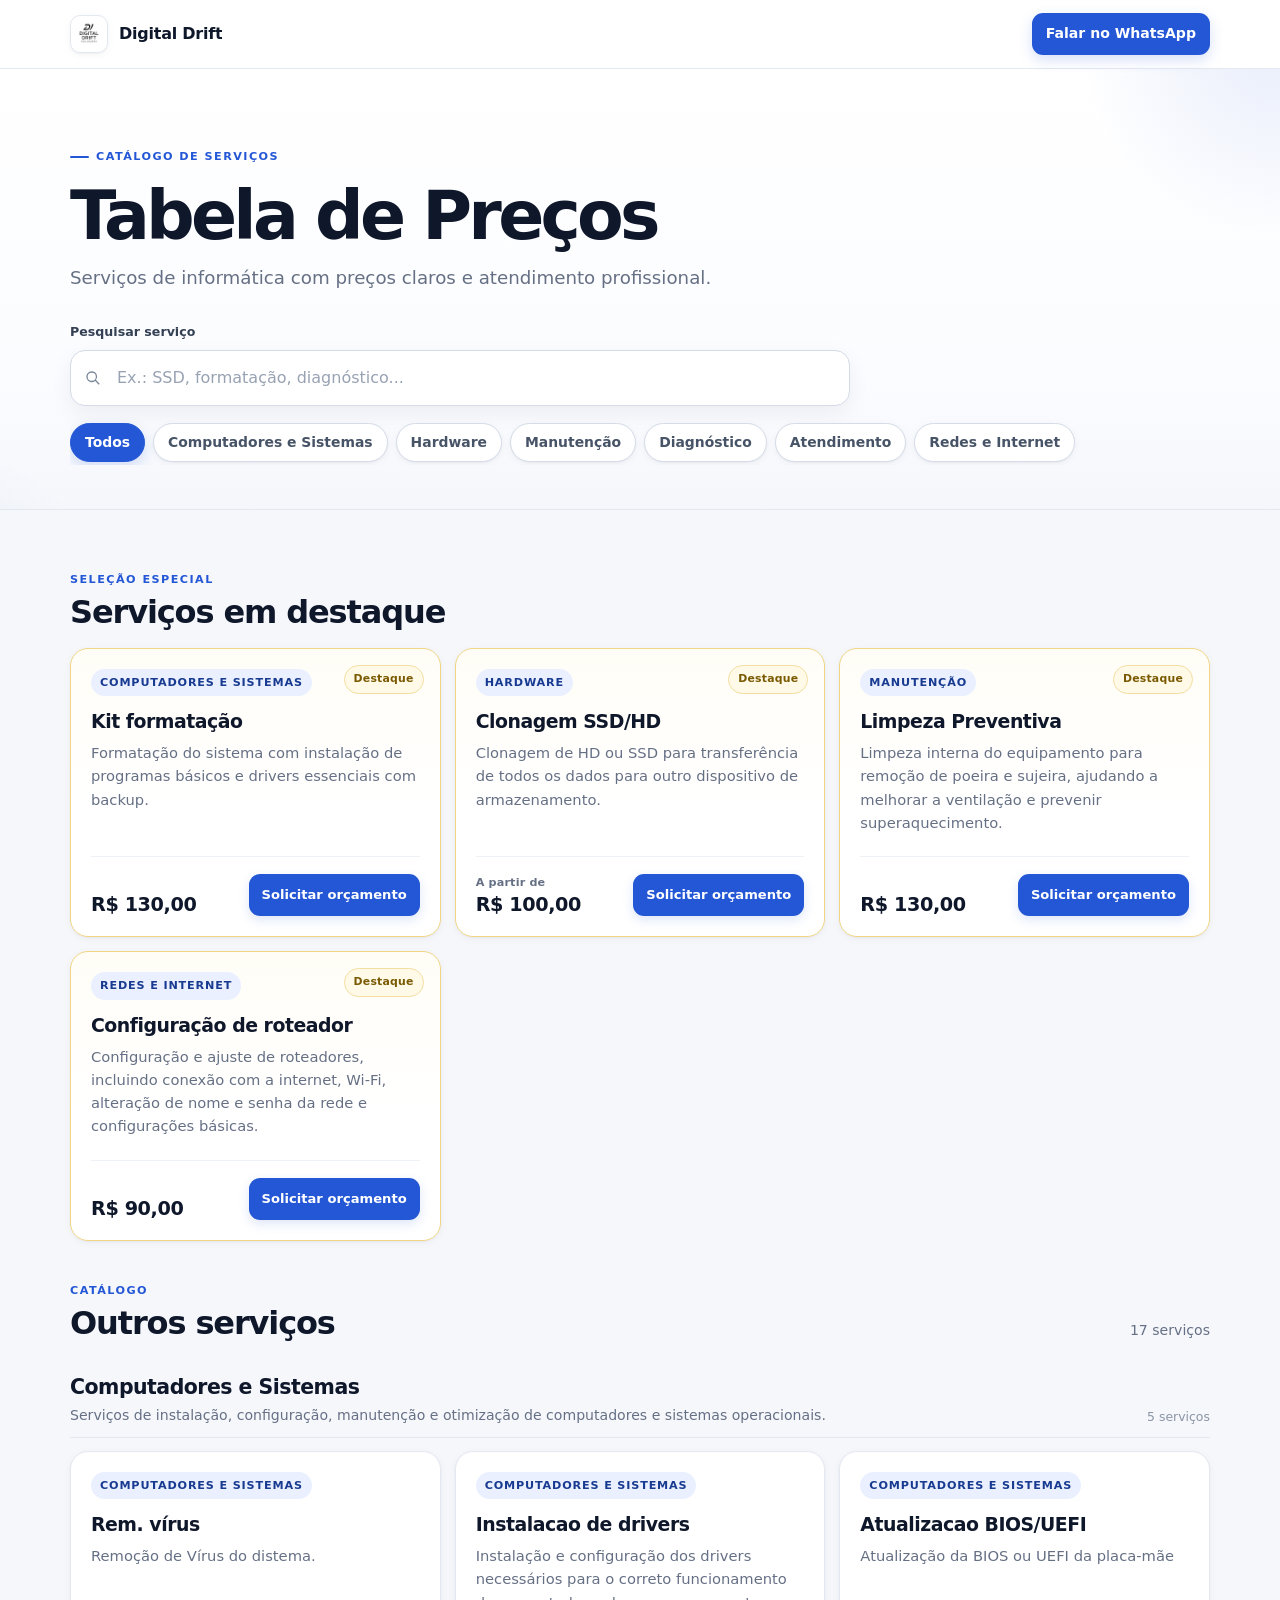
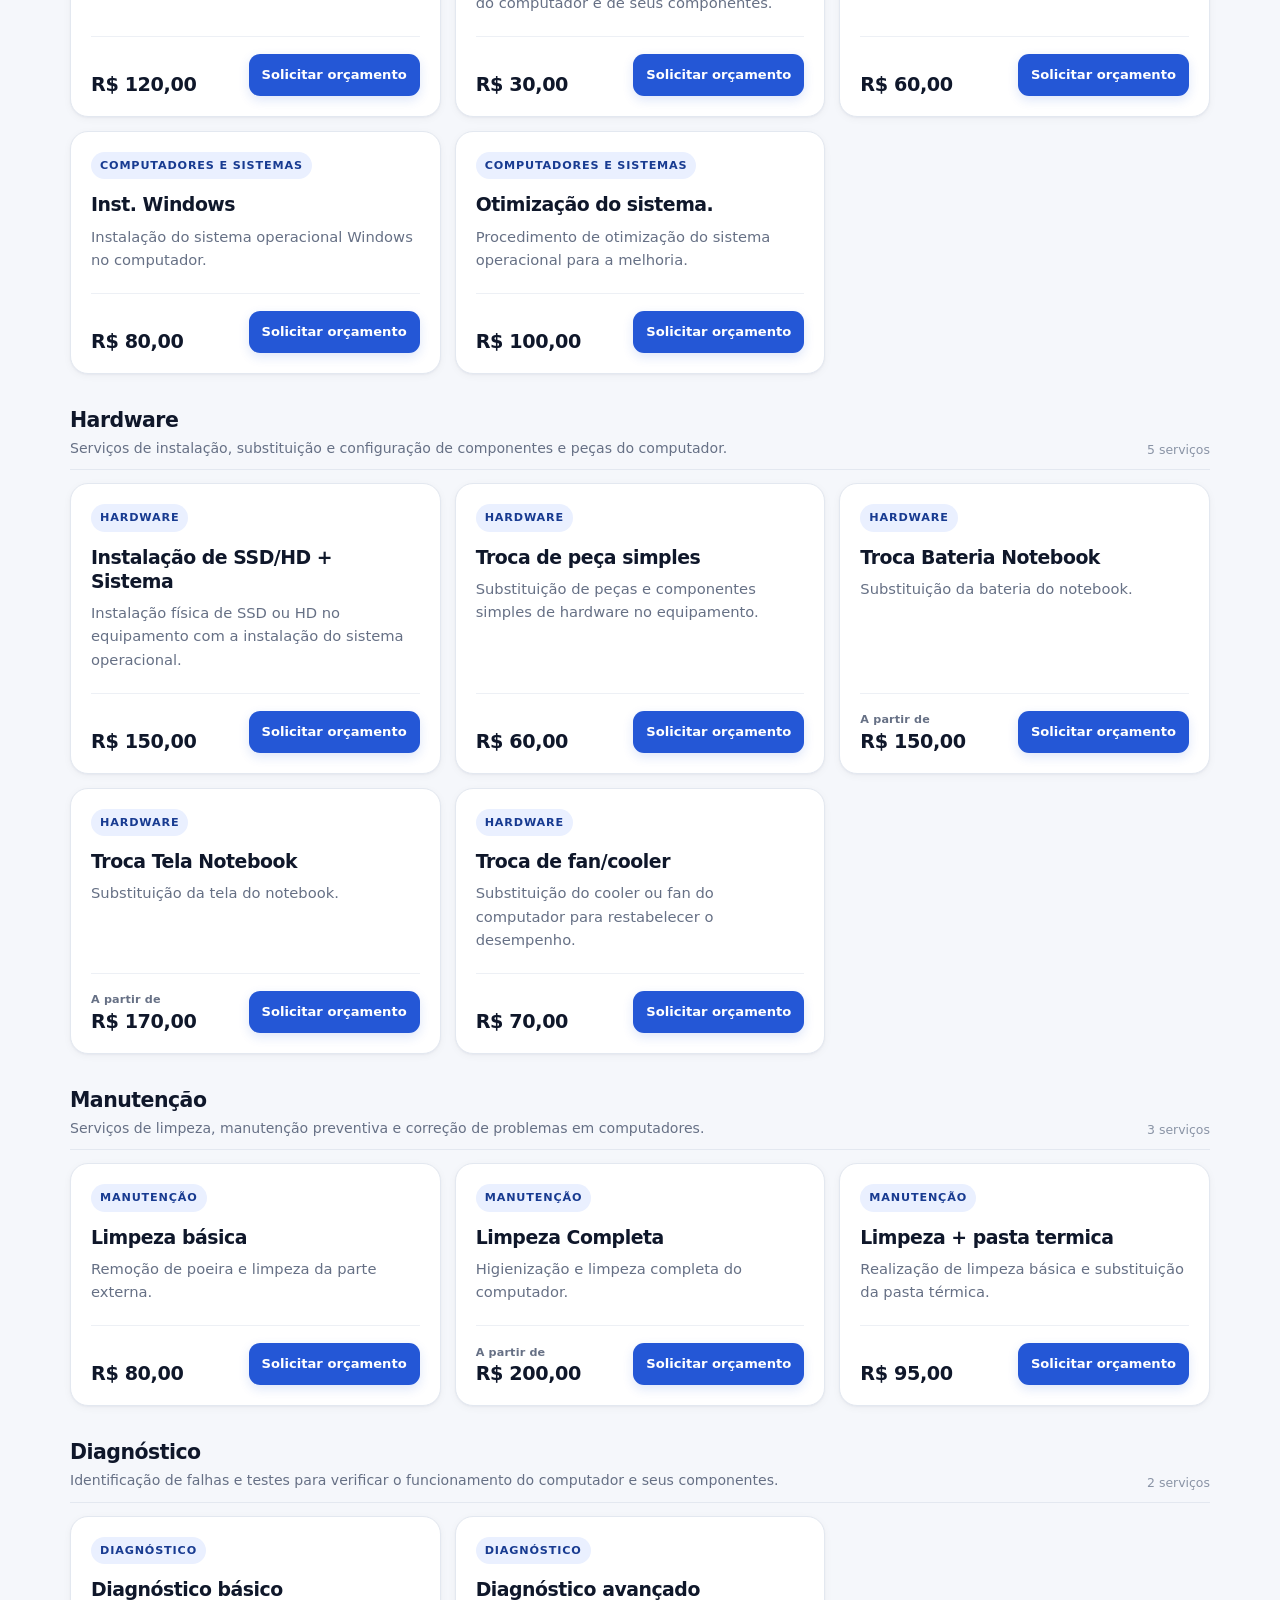
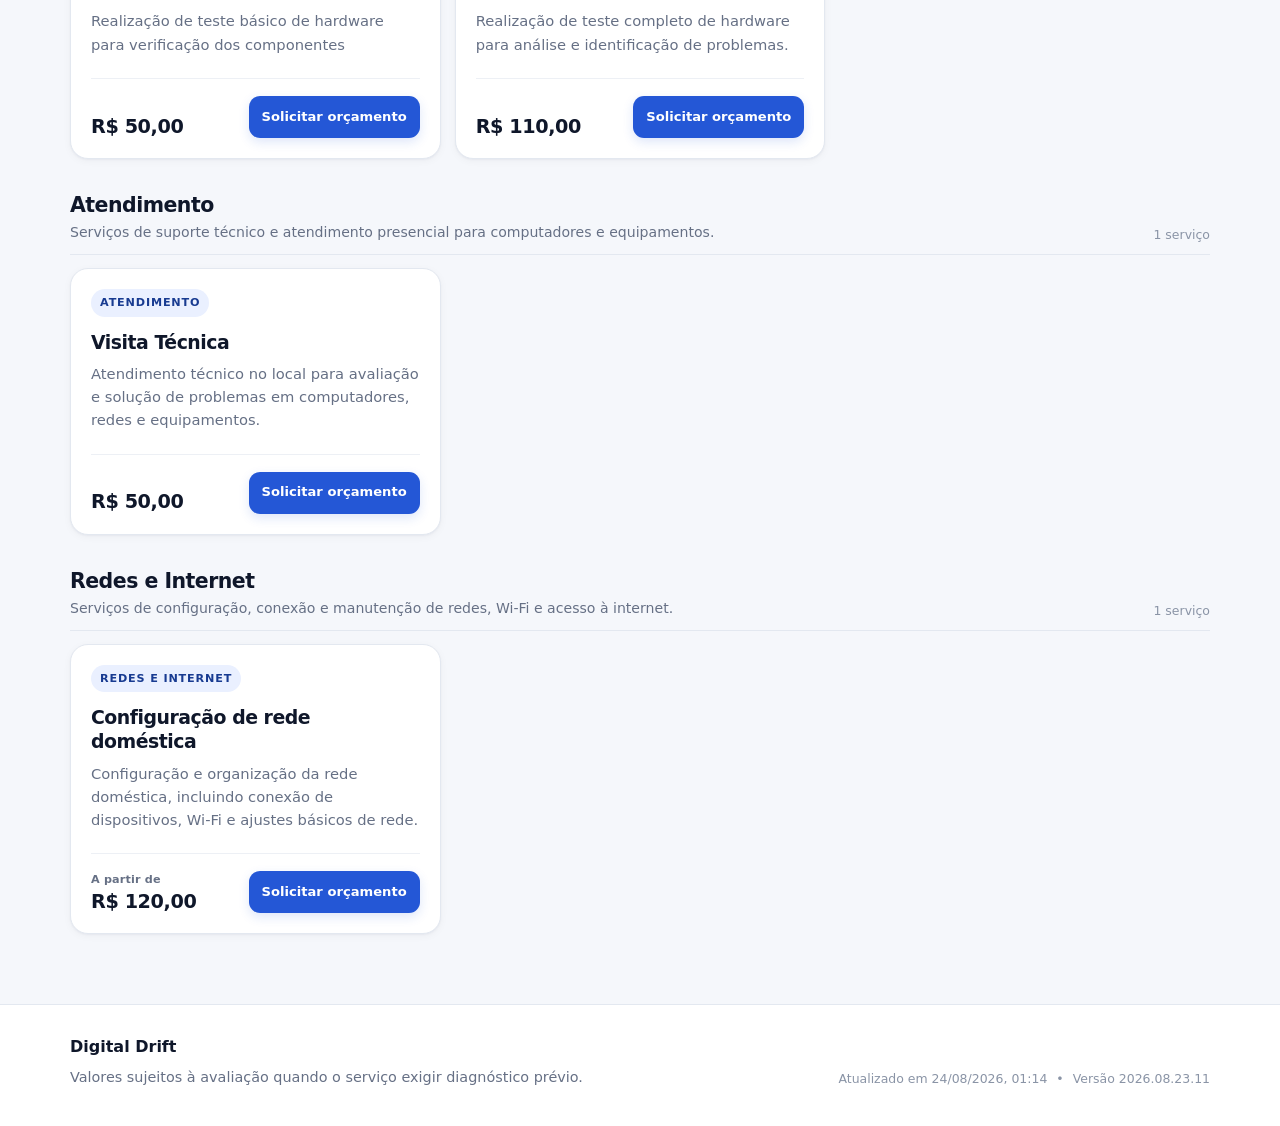
==== commit d31d4a0c: "MAPOS: catálogo público 2026.08.23.11 - index.html" ====
--- a/servicos/index.html
+++ b/servicos/index.html
@@ -10,7 +10,7 @@
     <meta property="og:title" content="Tabela de Preços | Digital Drift">
     <meta property="og:description" content="Consulte serviços de informática, manutenção, instalação e suporte.">
     <meta property="og:url" content="https://mateus1810.github.io/servicos">
-    <meta property="og:image" content="https://mateus1810.github.io/servicos/assets/img/logo.png">    <link rel="icon" href="assets/img/favicon.svg?v=2026.08.23.10" type="image/svg+xml">
+    <meta property="og:image" content="https://mateus1810.github.io/servicos/assets/img/logo.png">    <link rel="icon" href="assets/img/favicon.svg?v=2026.08.23.11" type="image/svg+xml">
     <style>/* MAPOS-CATALOGO-PUBLICO v1.0.8 - tema claro corrigido */
 :root{
   --bg:#f5f7fb;
@@ -267,7 +267,7 @@
         <header class="site-header">
         <div class="shell header-inner">
             <div class="brand">
-                <img src="assets/img/logo.png?v=2026.08.23.10" alt="Logo Digital Drift">                <span>Digital Drift</span>
+                <img src="assets/img/logo.png?v=2026.08.23.11" alt="Logo Digital Drift">                <span>Digital Drift</span>
             </div>
             <a class="header-cta" id="header-whatsapp" href="#" hidden>Falar no WhatsApp</a>
         </div>
@@ -300,12 +300,12 @@
         </div>
     </main>
 
-    <footer class="site-footer"><div class="shell footer-inner"><div><strong>Digital Drift</strong><p id="footer-text">Valores sujeitos à avaliação quando o serviço exigir diagnóstico prévio.</p></div><div class="footer-meta"><span id="catalog-updated"></span><span>Versão 2026.08.23.10</span></div></div></footer>
+    <footer class="site-footer"><div class="shell footer-inner"><div><strong>Digital Drift</strong><p id="footer-text">Valores sujeitos à avaliação quando o serviço exigir diagnóstico prévio.</p></div><div class="footer-meta"><span id="catalog-updated"></span><span>Versão 2026.08.23.11</span></div></div></footer>
 
     <script>
         window.CATALOGO_CONFIG = {
-            dataUrl: "data/precos-2026.08.23.10.json?v=2026.08.23.10",
-            embeddedData: {"version":"2026.08.23.10","updated_at":"2026-08-23T21:16:09-03:00","settings":{"company_name":"Digital Drift","whatsapp":"5533984024108","header_text":"Serviços de informática com preços claros e atendimento profissional.","footer_text":"Valores sujeitos à avaliação quando o serviço exigir diagnóstico prévio.","public_url":"https://mateus1810.github.io/servicos"},"categories":[{"id":1,"name":"Computadores e Sistemas","description":"","order":10},{"id":4,"name":"Manutenção","description":"","order":40},{"id":7,"name":"Atendimento","description":"","order":70}],"services":[{"id":3,"name":"Clonagem SSD/HD","description":"Clonagem de HD ou SSD para transferência de todos os dados","price":100,"price_type":"a_partir","price_label":"A partir de R$ 100,00","category_id":1,"featured":true,"order":20},{"id":1,"name":"Kit formatação","description":"Formatação do sistema com instalação de programas básicos e drivers essenciais com backup.","price":130,"price_type":"fixo","price_label":"R$ 130,00","category_id":4,"featured":true,"order":10},{"id":4,"name":"Limpeza Preventiva","description":"Limpeza interna do equipamento para remoção de poeira e sujeira, ajudando a melhorar a ventilação e prevenir superaquecimento.","price":130,"price_type":"fixo","price_label":"R$ 130,00","category_id":4,"featured":true,"order":20},{"id":5,"name":"Configuração de roteador","description":"Configuração e ajuste de roteadores, incluindo conexão com a internet, Wi-Fi, alteração de nome e senha da rede e configurações básicas.","price":90,"price_type":"fixo","price_label":"R$ 90,00","category_id":7,"featured":true,"order":10}]},
+            dataUrl: "data/precos-2026.08.23.11.json?v=2026.08.23.11",
+            embeddedData: {"version":"2026.08.23.11","updated_at":"2026-08-23T22:14:43-03:00","settings":{"company_name":"Digital Drift","whatsapp":"5533984024108","header_text":"Serviços de informática com preços claros e atendimento profissional.","footer_text":"Valores sujeitos à avaliação quando o serviço exigir diagnóstico prévio.","public_url":"https://mateus1810.github.io/servicos"},"categories":[{"id":1,"name":"Computadores e Sistemas","description":"Serviços de instalação, configuração, manutenção e otimização de computadores e sistemas operacionais.","order":10},{"id":2,"name":"Hardware","description":"Serviços de instalação, substituição e configuração de componentes e peças do computador.","order":20},{"id":4,"name":"Manutenção","description":"Serviços de limpeza, manutenção preventiva e correção de problemas em computadores.","order":40},{"id":5,"name":"Diagnóstico","description":"Identificação de falhas e testes para verificar o funcionamento do computador e seus componentes.","order":50},{"id":7,"name":"Atendimento","description":"Serviços de suporte técnico e atendimento presencial para computadores e equipamentos.","order":70},{"id":8,"name":"Redes e Internet","description":"Serviços de configuração, conexão e manutenção de redes, Wi-Fi e acesso à internet.","order":80}],"services":[{"id":1,"name":"Kit formatação","description":"Formatação do sistema com instalação de programas básicos e drivers essenciais com backup.","price":130,"price_type":"fixo","price_label":"R$ 130,00","category_id":1,"featured":true,"order":10},{"id":6,"name":"Rem. vírus","description":"Remoção de Vírus do distema.","price":120,"price_type":"fixo","price_label":"R$ 120,00","category_id":1,"featured":false,"order":30},{"id":7,"name":"Instalacao de drivers","description":"Instalação e configuração dos drivers necessários para o correto funcionamento do computador e de seus componentes.","price":30,"price_type":"fixo","price_label":"R$ 30,00","category_id":1,"featured":false,"order":40},{"id":8,"name":"Atualizacao BIOS/UEFI","description":"Atualização da BIOS ou UEFI da placa-mãe","price":60,"price_type":"fixo","price_label":"R$ 60,00","category_id":1,"featured":false,"order":50},{"id":9,"name":"Inst. Windows","description":"Instalação do sistema operacional Windows no computador.","price":80,"price_type":"fixo","price_label":"R$ 80,00","category_id":1,"featured":false,"order":60},{"id":10,"name":"Otimização do sistema.","description":"Procedimento de otimização do sistema operacional para a melhoria.","price":100,"price_type":"fixo","price_label":"R$ 100,00","category_id":1,"featured":false,"order":70},{"id":3,"name":"Clonagem SSD/HD","description":"Clonagem de HD ou SSD para transferência de todos os dados para outro dispositivo de armazenamento.","price":100,"price_type":"a_partir","price_label":"A partir de R$ 100,00","category_id":2,"featured":true,"order":20},{"id":11,"name":"Instalação de SSD/HD + Sistema","description":"Instalação física de SSD ou HD no equipamento com a instalação do sistema operacional.","price":150,"price_type":"fixo","price_label":"R$ 150,00","category_id":2,"featured":false,"order":30},{"id":12,"name":"Troca de peça simples","description":"Substituição de peças e componentes simples de hardware no equipamento.","price":60,"price_type":"fixo","price_label":"R$ 60,00","category_id":2,"featured":false,"order":40},{"id":13,"name":"Troca Bateria Notebook","description":"Substituição da bateria do notebook.","price":150,"price_type":"a_partir","price_label":"A partir de R$ 150,00","category_id":2,"featured":false,"order":50},{"id":14,"name":"Troca Tela Notebook","description":"Substituição da tela do notebook.","price":170,"price_type":"a_partir","price_label":"A partir de R$ 170,00","category_id":2,"featured":false,"order":60},{"id":15,"name":"Troca de fan/cooler","description":"Substituição do cooler ou fan do computador para restabelecer o desempenho.","price":70,"price_type":"fixo","price_label":"R$ 70,00","category_id":2,"featured":false,"order":70},{"id":4,"name":"Limpeza Preventiva","description":"Limpeza interna do equipamento para remoção de poeira e sujeira, ajudando a melhorar a ventilação e prevenir superaquecimento.","price":130,"price_type":"fixo","price_label":"R$ 130,00","category_id":4,"featured":true,"order":20},{"id":16,"name":"Limpeza básica","description":"Remoção de poeira e limpeza da parte externa.","price":80,"price_type":"fixo","price_label":"R$ 80,00","category_id":4,"featured":false,"order":30},{"id":17,"name":"Limpeza Completa","description":"Higienização e limpeza completa do computador.","price":200,"price_type":"a_partir","price_label":"A partir de R$ 200,00","category_id":4,"featured":false,"order":40},{"id":18,"name":"Limpeza + pasta termica","description":"Realização de limpeza básica e substituição da pasta térmica.","price":95,"price_type":"fixo","price_label":"R$ 95,00","category_id":4,"featured":false,"order":50},{"id":19,"name":"Diagnóstico básico","description":"Realização de teste básico de hardware para verificação dos componentes","price":50,"price_type":"fixo","price_label":"R$ 50,00","category_id":5,"featured":false,"order":10},{"id":20,"name":"Diagnóstico avançado","description":"Realização de teste completo de hardware para análise e identificação de problemas.","price":110,"price_type":"fixo","price_label":"R$ 110,00","category_id":5,"featured":false,"order":20},{"id":22,"name":"Visita Técnica","description":"Atendimento técnico no local para avaliação e solução de problemas em computadores, redes e equipamentos.","price":50,"price_type":"fixo","price_label":"R$ 50,00","category_id":7,"featured":false,"order":10},{"id":5,"name":"Configuração de roteador","description":"Configuração e ajuste de roteadores, incluindo conexão com a internet, Wi-Fi, alteração de nome e senha da rede e configurações básicas.","price":90,"price_type":"fixo","price_label":"R$ 90,00","category_id":8,"featured":true,"order":10},{"id":21,"name":"Configuração de rede doméstica","description":"Configuração e organização da rede doméstica, incluindo conexão de dispositivos, Wi-Fi e ajustes básicos de rede.","price":120,"price_type":"a_partir","price_label":"A partir de R$ 120,00","category_id":8,"featured":false,"order":20}]},
             previewData: null        };
     </script>
     <script>/* MAPOS-CATALOGO-PUBLICO v1.0.8 - render imediato + revalidacao segura */
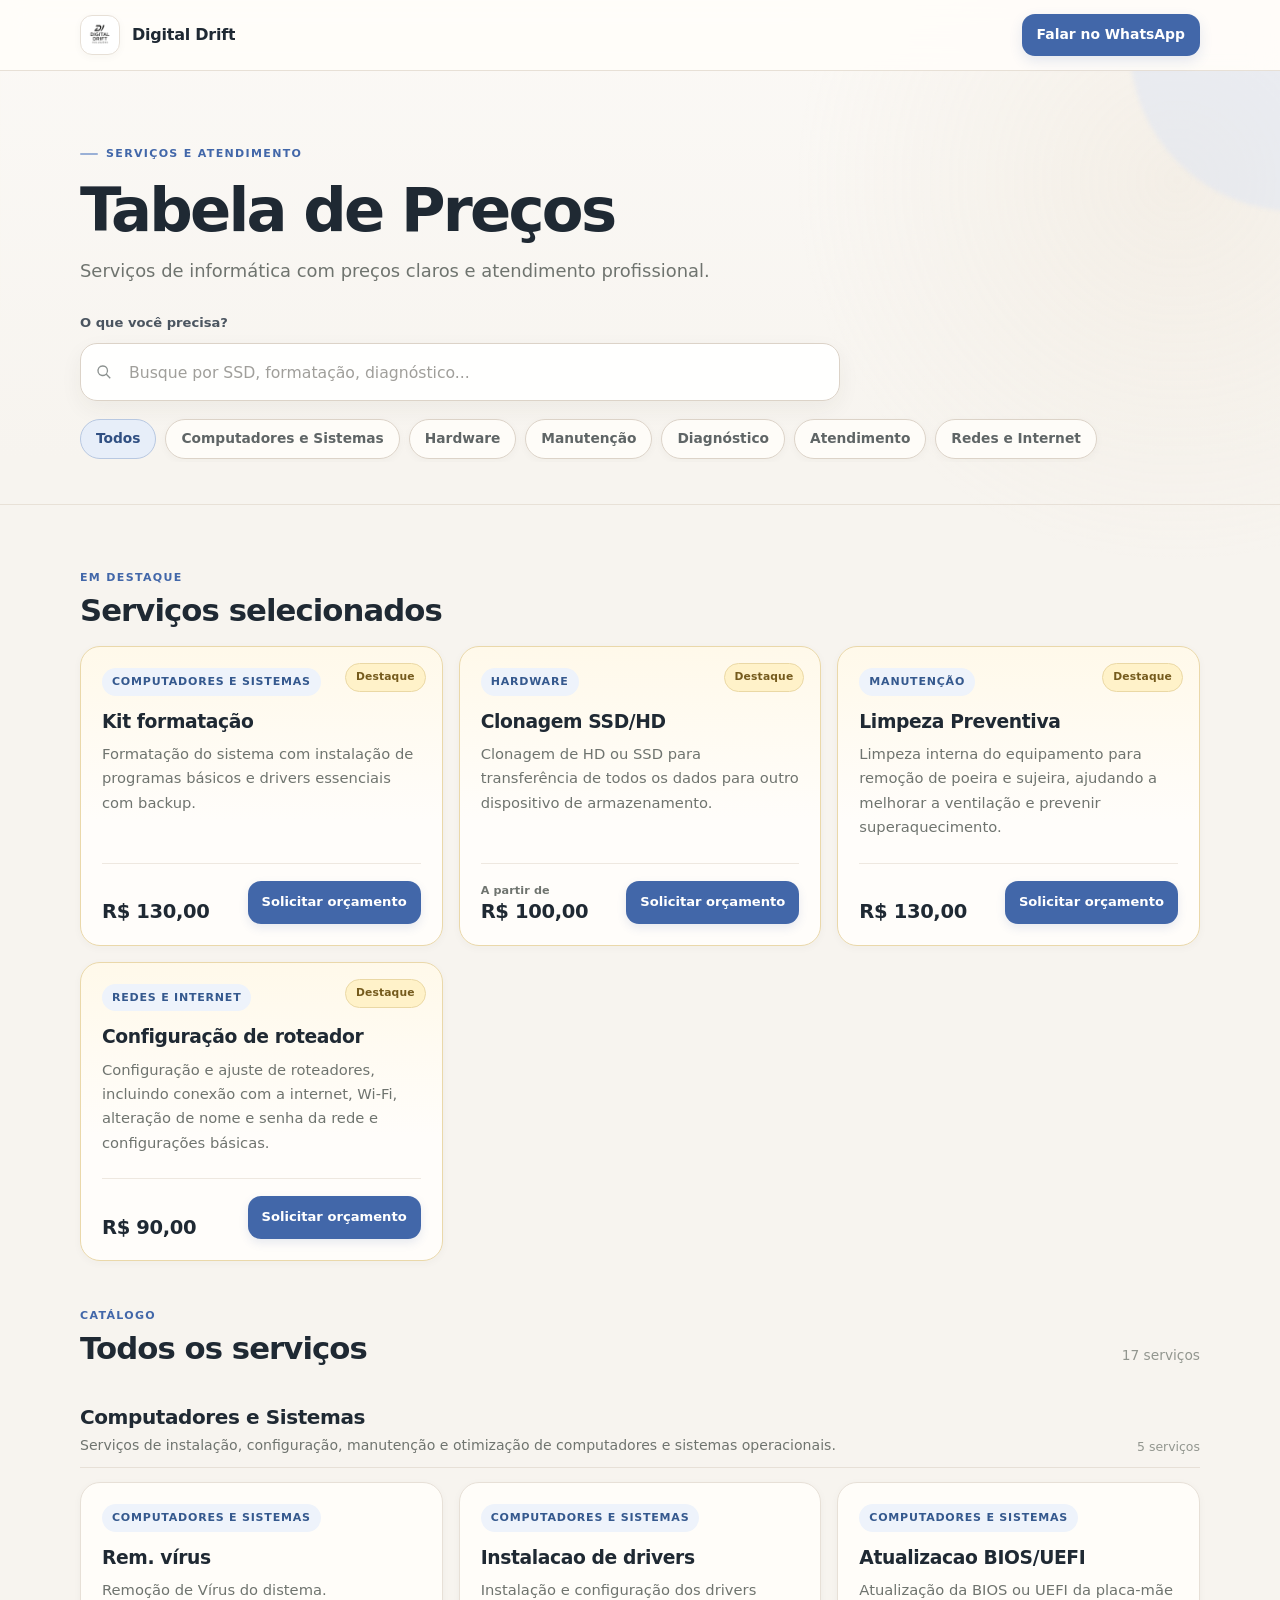
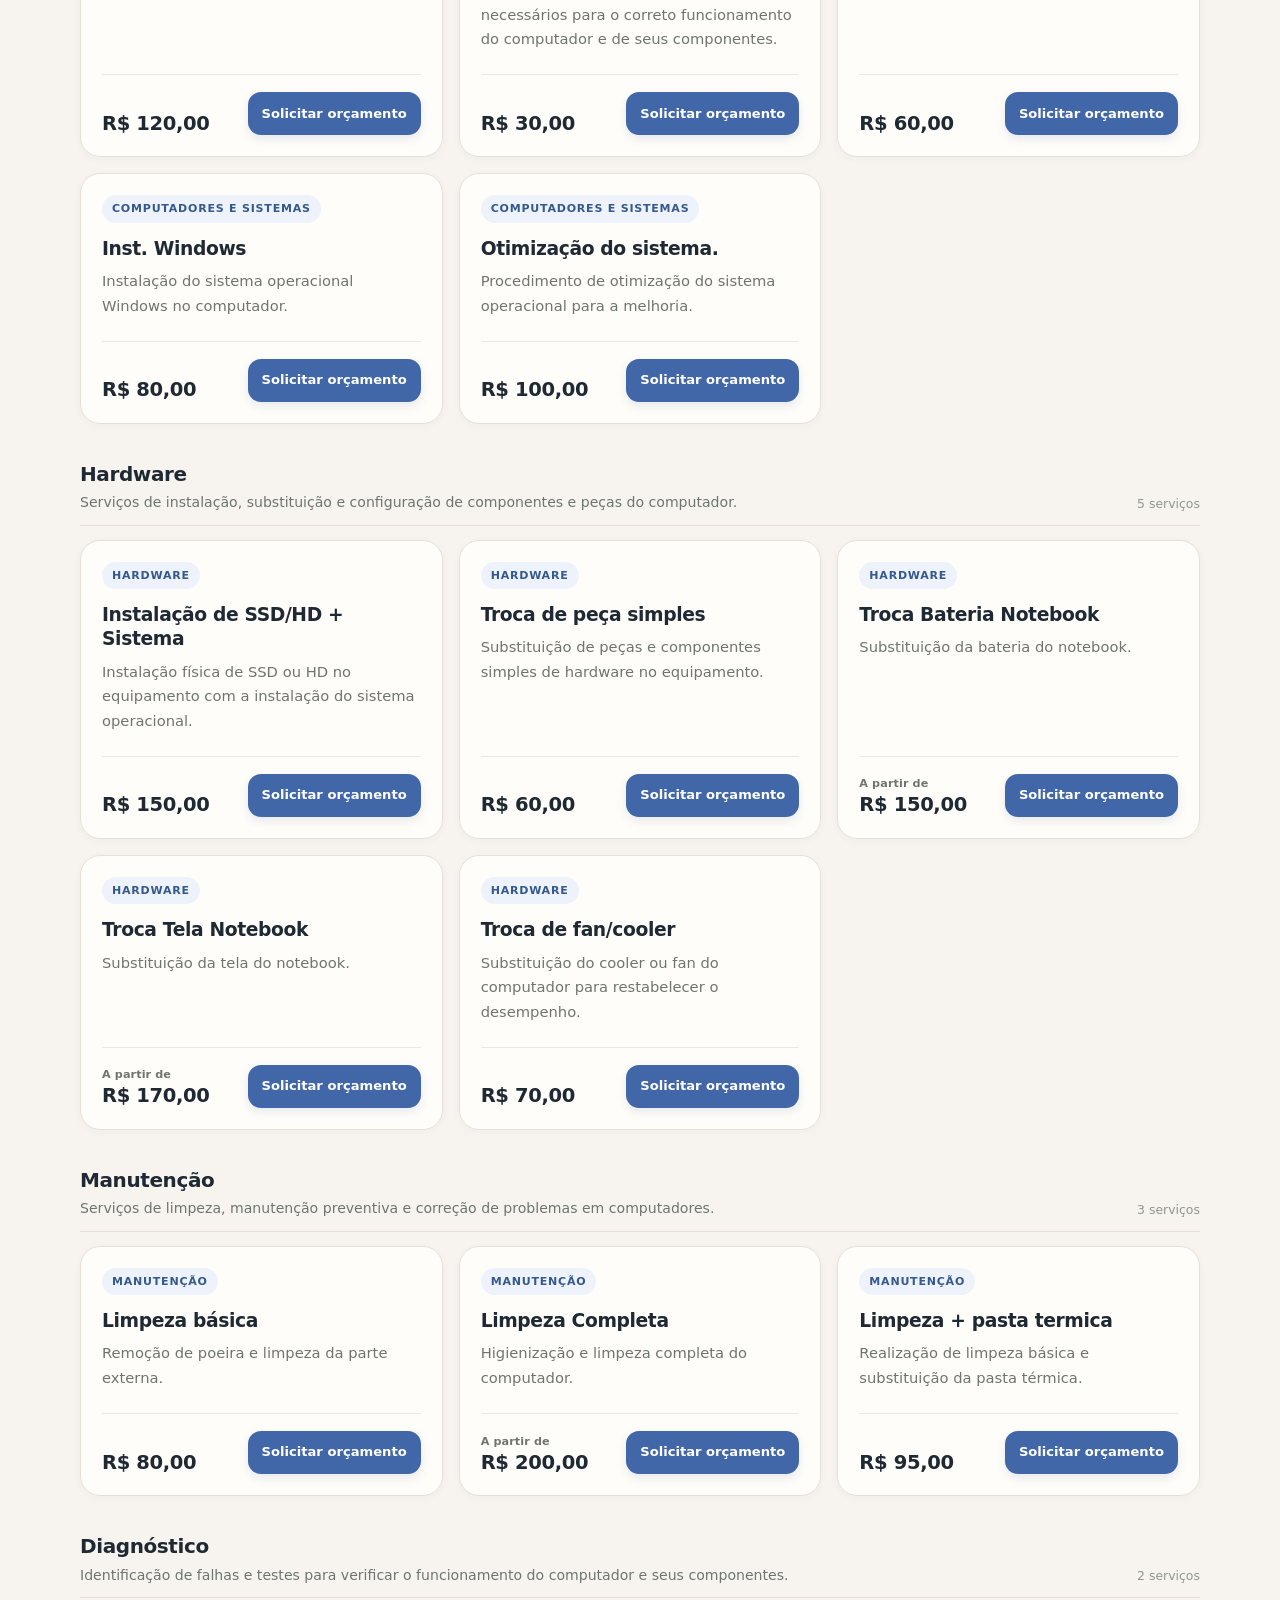
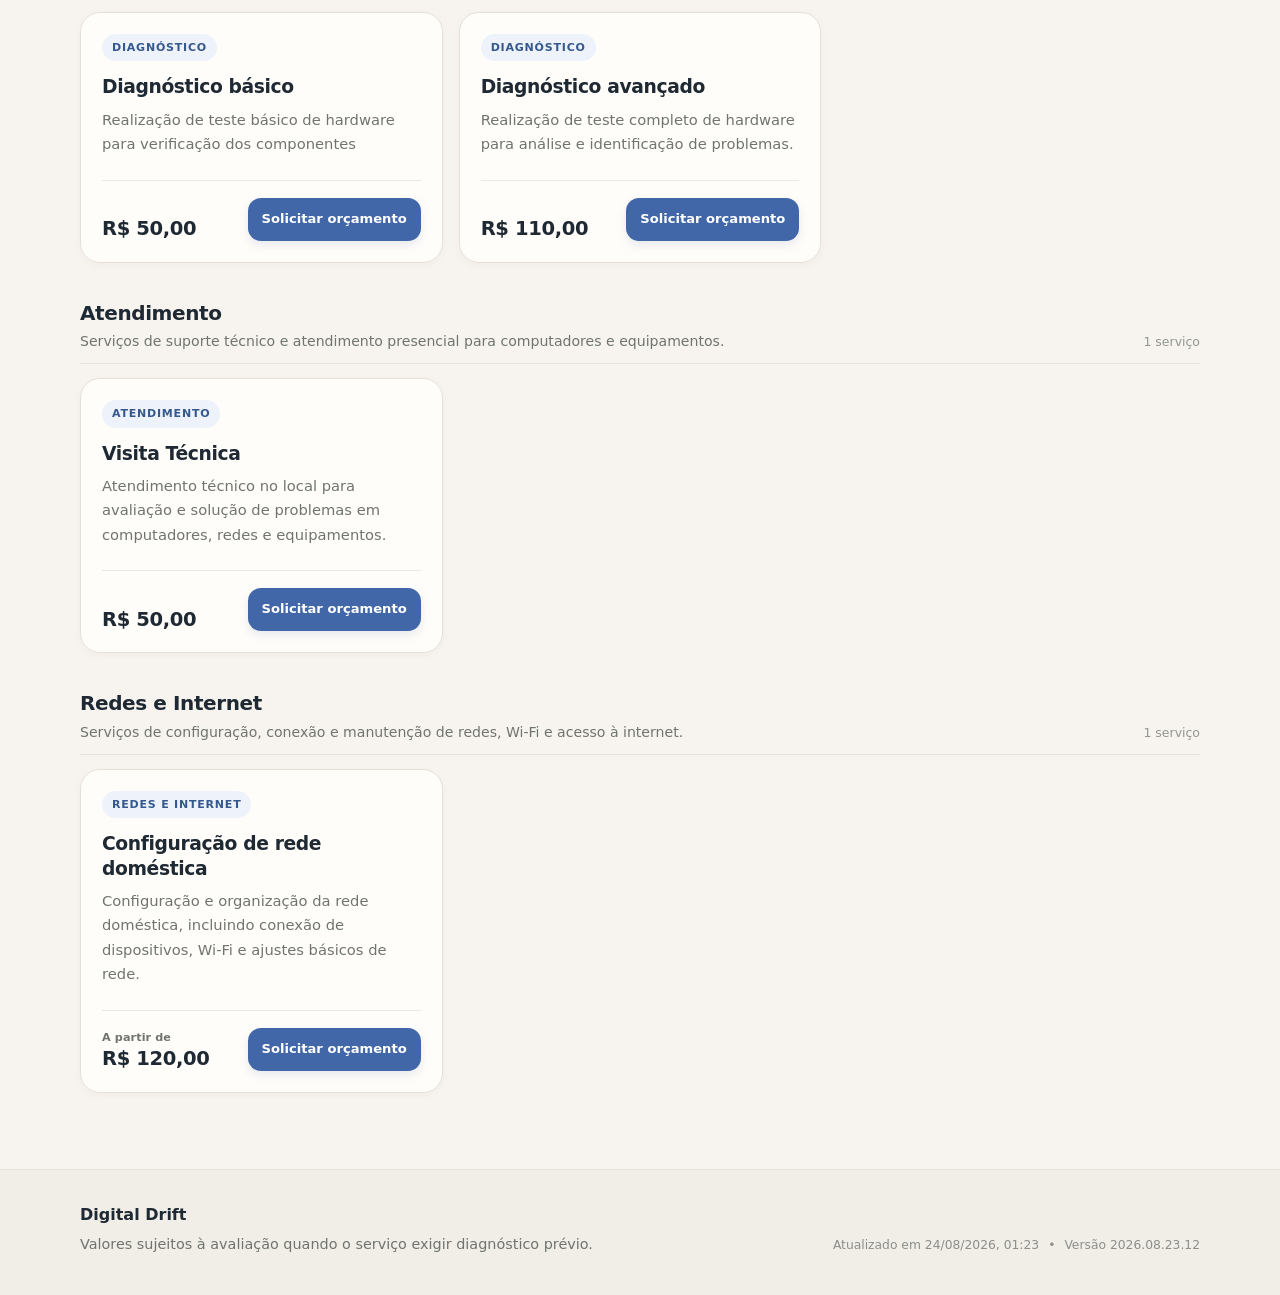
==== commit 44ad01f2: "MAPOS: catálogo público 2026.08.23.12 - index.html" ====
--- a/servicos/index.html
+++ b/servicos/index.html
@@ -10,33 +10,34 @@
     <meta property="og:title" content="Tabela de Preços | Digital Drift">
     <meta property="og:description" content="Consulte serviços de informática, manutenção, instalação e suporte.">
     <meta property="og:url" content="https://mateus1810.github.io/servicos">
-    <meta property="og:image" content="https://mateus1810.github.io/servicos/assets/img/logo.png">    <link rel="icon" href="assets/img/favicon.svg?v=2026.08.23.11" type="image/svg+xml">
-    <style>/* MAPOS-CATALOGO-PUBLICO v1.0.8 - tema claro corrigido */
+    <meta property="og:image" content="https://mateus1810.github.io/servicos/assets/img/logo.png">    <link rel="icon" href="assets/img/favicon.svg?v=2026.08.23.12" type="image/svg+xml">
+    <style>/* MAPOS-CATALOGO-PUBLICO v1.0.9 - tema claro acolhedor */
 :root{
-  --bg:#f5f7fb;
-  --surface:#ffffff;
-  --surface-soft:#f8fafc;
-  --surface-blue:#f2f6ff;
-  --text:#172033;
-  --text-strong:#0f172a;
-  --muted:#667085;
-  --muted-2:#8a94a6;
-  --line:#e3e8f0;
-  --line-strong:#d4dce8;
-  --accent:#2457d6;
-  --accent-hover:#1d49b5;
-  --accent-soft:#eaf0ff;
-  --accent-text:#183b91;
-  --featured:#fff9e8;
-  --featured-line:#f0d585;
-  --featured-text:#7a5a00;
-  --danger-soft:#fff3f2;
-  --danger:#b42318;
-  --shadow-sm:0 1px 2px rgba(16,24,40,.04),0 2px 8px rgba(16,24,40,.04);
-  --shadow:0 12px 30px rgba(35,50,75,.08);
-  --shadow-hover:0 18px 42px rgba(35,50,75,.12);
-  --radius:18px;
-  --radius-sm:12px;
+  --bg:#f7f4ef;
+  --bg-soft:#fbf9f6;
+  --surface:#fffdfa;
+  --surface-plain:#ffffff;
+  --surface-soft:#f5f1eb;
+  --text:#2d3138;
+  --text-strong:#1f2933;
+  --muted:#6f746f;
+  --muted-2:#92968f;
+  --line:#e7e0d7;
+  --line-strong:#dcd3c8;
+  --accent:#4267a9;
+  --accent-hover:#35578f;
+  --accent-soft:#eef3fb;
+  --accent-text:#35598e;
+  --featured:#fff8e8;
+  --featured-line:#ead8aa;
+  --featured-text:#755b1d;
+  --danger-soft:#fff5f3;
+  --danger:#a63f36;
+  --shadow-sm:0 2px 8px rgba(57,48,39,.035);
+  --shadow:0 12px 30px rgba(57,48,39,.065);
+  --shadow-hover:0 16px 36px rgba(57,48,39,.09);
+  --radius:20px;
+  --radius-sm:14px;
 }
 
 *{box-sizing:border-box}
@@ -45,221 +46,232 @@
 body{
   margin:0;
   min-height:100vh;
-  background:var(--bg);
+  background:
+    radial-gradient(circle at 92% 4%,rgba(213,194,164,.16),transparent 24rem),
+    linear-gradient(180deg,var(--bg-soft) 0,var(--bg) 460px,var(--bg) 100%);
   color:var(--text);
   font-family:Inter,ui-sans-serif,system-ui,-apple-system,BlinkMacSystemFont,"Segoe UI",sans-serif;
-  line-height:1.55;
+  line-height:1.58;
   -webkit-font-smoothing:antialiased;
 }
 button,input{font:inherit}
 a{color:inherit}
-.shell{width:min(1140px,calc(100% - 28px));margin-inline:auto}
-
-.skip-link{position:absolute;left:-9999px;top:12px;background:var(--text-strong);color:#fff;padding:10px 14px;border-radius:10px;z-index:1000;text-decoration:none;font-weight:700}
+.shell{width:min(1120px,calc(100% - 28px));margin-inline:auto}
+
+.skip-link{position:absolute;left:-9999px;top:12px;background:var(--text-strong);color:#fff;padding:10px 14px;border-radius:12px;z-index:1000;text-decoration:none;font-weight:750}
 .skip-link:focus{left:12px}
-.preview-banner{background:#fff3cd;color:#664d03;text-align:center;padding:8px 16px;font-weight:700;font-size:.84rem;border-bottom:1px solid #ffe69c}
+.preview-banner{background:#fff4cf;color:#735d22;text-align:center;padding:8px 16px;font-weight:700;font-size:.82rem;border-bottom:1px solid #ead79e}
 
 .site-header{
   position:sticky;
   top:0;
   z-index:30;
-  background:rgba(255,255,255,.92);
+  background:rgba(255,253,250,.9);
   backdrop-filter:blur(14px);
   -webkit-backdrop-filter:blur(14px);
-  border-bottom:1px solid rgba(226,232,240,.92);
-}
-.header-inner{min-height:68px;display:flex;align-items:center;justify-content:space-between;gap:16px}
-.brand{display:flex;align-items:center;gap:11px;min-width:0;font-weight:850;color:var(--text-strong);letter-spacing:-.015em}
-.brand img{width:38px;height:38px;object-fit:contain;border-radius:10px;background:#fff;border:1px solid var(--line);padding:3px;box-shadow:var(--shadow-sm)}
+  border-bottom:1px solid rgba(226,218,207,.82);
+}
+.header-inner{min-height:70px;display:flex;align-items:center;justify-content:space-between;gap:16px}
+.brand{display:flex;align-items:center;gap:12px;min-width:0;font-weight:820;color:var(--text-strong);letter-spacing:-.015em}
+.brand img{width:40px;height:40px;object-fit:contain;border-radius:12px;background:#fff;border:1px solid var(--line);padding:4px;box-shadow:var(--shadow-sm)}
 .brand span{overflow:hidden;text-overflow:ellipsis;white-space:nowrap}
 .header-cta{
   display:inline-flex;
   align-items:center;
   justify-content:center;
   min-height:42px;
-  padding:9px 14px;
-  border-radius:11px;
+  padding:9px 15px;
+  border-radius:13px;
   background:var(--accent);
   color:#fff;
   text-decoration:none;
-  font-size:.88rem;
-  font-weight:800;
-  box-shadow:0 5px 14px rgba(36,87,214,.18);
+  font-size:.87rem;
+  font-weight:780;
+  box-shadow:0 5px 13px rgba(66,103,169,.14);
   transition:background .18s ease,transform .18s ease,box-shadow .18s ease;
 }
-.header-cta:hover,.header-cta:focus-visible{background:var(--accent-hover);transform:translateY(-1px);box-shadow:0 8px 18px rgba(36,87,214,.24);outline:none}
+.header-cta:hover,.header-cta:focus-visible{background:var(--accent-hover);transform:translateY(-1px);box-shadow:0 8px 18px rgba(66,103,169,.18);outline:none}
 
 .hero{
   position:relative;
   overflow:hidden;
-  background:linear-gradient(180deg,#fff 0%,#fbfcff 70%,var(--bg) 100%);
-  border-bottom:1px solid var(--line);
-  padding:58px 0 40px;
-}
-.hero:before,.hero:after{content:"";position:absolute;border-radius:999px;pointer-events:none}
-.hero:before{width:420px;height:420px;right:-210px;top:-245px;background:radial-gradient(circle,rgba(36,87,214,.11),rgba(36,87,214,0) 68%)}
-.hero:after{width:320px;height:320px;left:-210px;bottom:-260px;background:radial-gradient(circle,rgba(97,126,205,.09),rgba(97,126,205,0) 70%)}
+  padding:58px 0 38px;
+  background:transparent;
+  border-bottom:1px solid rgba(226,218,207,.72);
+}
+.hero:before{content:"";position:absolute;width:330px;height:330px;right:-180px;top:-190px;border-radius:50%;background:rgba(219,228,244,.48);filter:blur(2px);pointer-events:none}
 .hero-content{position:relative;z-index:1}
-.eyebrow,.section-kicker{display:inline-flex;align-items:center;gap:7px;text-transform:uppercase;letter-spacing:.13em;font-size:.7rem;font-weight:850;color:var(--accent)}
-.eyebrow:before{content:"";width:19px;height:2px;border-radius:99px;background:var(--accent)}
-h1{max-width:800px;margin:.22em 0 .2em;color:var(--text-strong);font-size:clamp(2.25rem,8vw,4.25rem);line-height:1.02;letter-spacing:-.055em;font-weight:900}
-.hero p{max-width:760px;margin:0;color:var(--muted);font-size:clamp(1rem,2.5vw,1.14rem)}
-
-.search-box{margin-top:30px;max-width:780px}
-.search-box>label{display:block;margin-bottom:8px;color:#344054;font-size:.79rem;font-weight:800}
+.eyebrow,.section-kicker{display:inline-flex;align-items:center;gap:8px;text-transform:uppercase;letter-spacing:.12em;font-size:.69rem;font-weight:820;color:var(--accent)}
+.eyebrow:before{content:"";width:18px;height:2px;border-radius:99px;background:#9ab0d6}
+h1{max-width:760px;margin:.25em 0 .22em;color:var(--text-strong);font-size:clamp(2.2rem,7vw,3.8rem);line-height:1.06;letter-spacing:-.045em;font-weight:850}
+.hero p{max-width:720px;margin:0;color:var(--muted);font-size:clamp(1rem,2.4vw,1.12rem);line-height:1.65}
+
+.search-box{margin-top:28px;max-width:760px}
+.search-box>label{display:block;margin-bottom:9px;color:#4b5560;font-size:.82rem;font-weight:760}
 .search-control{
-  min-height:56px;
+  min-height:58px;
   display:grid;
-  grid-template-columns:44px 1fr 42px;
+  grid-template-columns:46px 1fr 42px;
   align-items:center;
-  background:#fff;
+  background:rgba(255,255,255,.96);
   border:1px solid var(--line-strong);
-  border-radius:15px;
-  box-shadow:0 7px 22px rgba(16,24,40,.06);
-  transition:border-color .18s ease,box-shadow .18s ease;
-}
-.search-control:focus-within{border-color:#92aef3;box-shadow:0 0 0 4px rgba(36,87,214,.08),0 8px 24px rgba(16,24,40,.06)}
-.search-control>span{font-size:1.35rem;text-align:center;color:#7b8799;line-height:1}
-.search-control input{height:54px;min-width:0;border:0;outline:0;background:transparent;color:var(--text-strong);font-size:1rem}
-.search-control input::placeholder{color:#98a2b3}
-.search-control button{width:32px;height:32px;border:0;border-radius:9px;background:#f2f4f7;color:#667085;font-size:1.25rem;line-height:1;cursor:pointer}
-.search-control button:hover,.search-control button:focus-visible{background:#e9edf3;color:#344054;outline:none}
-
-.category-filters{display:flex;gap:8px;overflow-x:auto;padding:17px 0 3px;scrollbar-width:none;overscroll-behavior-inline:contain}
+  border-radius:17px;
+  box-shadow:0 8px 22px rgba(57,48,39,.055);
+  transition:border-color .18s ease,box-shadow .18s ease,transform .18s ease;
+}
+.search-control:focus-within{border-color:#9eb2d4;box-shadow:0 0 0 4px rgba(66,103,169,.07),0 9px 24px rgba(57,48,39,.06)}
+.search-control input{height:56px;min-width:0;border:0;outline:0;background:transparent;color:var(--text-strong);font-size:.98rem}
+.search-control input::placeholder{color:#a09f9b}
+.search-control button{width:32px;height:32px;border:0;border-radius:10px;background:#f3f0eb;color:#777b78;font-size:1.2rem;line-height:1;cursor:pointer}
+.search-control button:hover,.search-control button:focus-visible{background:#eae5de;color:#4d5357;outline:none}
+.search-icon{width:20px;height:20px;display:block;margin:auto;color:#8b918f}
+
+.category-filters{display:flex;gap:9px;overflow-x:auto;padding:18px 0 3px;scrollbar-width:none;overscroll-behavior-inline:contain}
 .category-filters::-webkit-scrollbar{display:none}
 .filter-button{
   flex:0 0 auto;
   border:1px solid var(--line-strong);
-  background:#fff;
-  color:#475467;
+  background:rgba(255,253,250,.9);
+  color:#5f6566;
   border-radius:999px;
-  padding:8px 14px;
-  font-size:.87rem;
-  font-weight:750;
+  padding:8px 15px;
+  font-size:.86rem;
+  font-weight:720;
   white-space:nowrap;
   cursor:pointer;
   box-shadow:var(--shadow-sm);
   transition:background .16s ease,border-color .16s ease,color .16s ease,transform .16s ease;
 }
-.filter-button:hover,.filter-button:focus-visible{border-color:#aabbed;color:var(--accent);transform:translateY(-1px);outline:none}
-.filter-button.active{background:var(--accent);color:#fff;border-color:var(--accent);box-shadow:0 5px 14px rgba(36,87,214,.18)}
-
-.catalog-main{padding-top:30px;padding-bottom:70px}
+.filter-button:hover,.filter-button:focus-visible{border-color:#b2c0d8;color:var(--accent);transform:translateY(-1px);outline:none}
+.filter-button.active{background:#e7eef9;color:#304f82;border-color:#b8c8e1;box-shadow:none}
+
+.catalog-main{padding-top:34px;padding-bottom:76px}
 .loading-state,.error-state,.empty-state{min-height:210px;display:flex;flex-direction:column;align-items:center;justify-content:center;text-align:center;gap:11px;color:var(--muted)}
-.spinner{width:34px;height:34px;border:3px solid #dfe5ee;border-top-color:var(--accent);border-radius:50%;animation:spin .8s linear infinite}
+.spinner{width:34px;height:34px;border:3px solid #e4ded6;border-top-color:var(--accent);border-radius:50%;animation:spin .8s linear infinite}
 @keyframes spin{to{transform:rotate(360deg)}}
-.error-state{max-width:680px;margin:0 auto;background:var(--danger-soft);border:1px solid #fecdca;border-radius:var(--radius);padding:28px}
+.error-state{max-width:680px;margin:0 auto;background:var(--danger-soft);border:1px solid #edcbc6;border-radius:var(--radius);padding:28px}
 .error-state strong{color:var(--danger)}
-.empty-state h2{margin:0;color:var(--text-strong);font-size:1.4rem}
+.empty-state h2{margin:0;color:var(--text-strong);font-size:1.35rem}
 .empty-state p{margin:0;max-width:440px}
-.empty-icon{display:grid;place-items:center;width:54px;height:54px;border-radius:50%;background:#eef2f7;color:#667085;font-size:1.9rem}
-.empty-state button{border:1px solid var(--line-strong);background:#fff;color:#344054;border-radius:11px;padding:10px 15px;cursor:pointer;font-weight:750;box-shadow:var(--shadow-sm)}
-
-.section-heading{display:flex;align-items:flex-end;justify-content:space-between;gap:20px;margin:14px 0 17px}
-.section-heading h2{margin:3px 0 0;color:var(--text-strong);font-size:clamp(1.5rem,4vw,2rem);line-height:1.15;letter-spacing:-.035em}
-.result-count{color:var(--muted);font-size:.88rem;white-space:nowrap}
-.featured-section{margin-bottom:36px}
-.service-grid{display:grid;grid-template-columns:1fr;gap:14px}
+.empty-icon{display:grid;place-items:center;width:52px;height:52px;border-radius:50%;background:#eee9e2;color:#777c7b;font-size:1.75rem}
+.empty-state button{border:1px solid var(--line-strong);background:var(--surface);color:#4f5659;border-radius:12px;padding:10px 15px;cursor:pointer;font-weight:720;box-shadow:var(--shadow-sm)}
+
+.section-heading{display:flex;align-items:flex-end;justify-content:space-between;gap:20px;margin:14px 0 18px}
+.section-heading h2{margin:4px 0 0;color:var(--text-strong);font-size:clamp(1.45rem,4vw,1.92rem);line-height:1.18;letter-spacing:-.03em;font-weight:820}
+.result-count{color:var(--muted-2);font-size:.86rem;white-space:nowrap}
+.featured-section{margin-bottom:40px}
+.service-grid{display:grid;grid-template-columns:1fr;gap:16px}
 
 .service-card{
   position:relative;
   min-width:0;
   display:flex;
   flex-direction:column;
-  min-height:228px;
-  padding:20px;
+  min-height:230px;
+  padding:21px;
   overflow:hidden;
   border:1px solid var(--line);
   border-radius:var(--radius);
-  background:var(--surface);
+  background:rgba(255,253,250,.96);
   box-shadow:var(--shadow-sm);
   transition:border-color .18s ease,box-shadow .18s ease,transform .18s ease;
 }
-.service-card:hover{border-color:#cbd5e3;box-shadow:var(--shadow-hover);transform:translateY(-2px)}
-.service-card.featured{background:linear-gradient(180deg,#fffdf6 0%,#fff 54%);border-color:var(--featured-line)}
-.service-card.featured:before{content:"Destaque";position:absolute;right:16px;top:16px;padding:5px 9px;border-radius:999px;background:var(--featured);border:1px solid #f3dda0;color:var(--featured-text);font-size:.68rem;font-weight:850;letter-spacing:.02em}
-.service-card-top{display:flex;align-items:center;justify-content:space-between;gap:10px;min-height:25px;padding-right:72px}
+.service-card:hover{border-color:#d4c9bc;box-shadow:var(--shadow-hover);transform:translateY(-2px)}
+.service-card.featured{background:linear-gradient(180deg,#fff9ea 0%,#fffdfa 58%);border-color:var(--featured-line)}
+.service-card.featured:before{content:"Destaque";position:absolute;right:16px;top:16px;padding:5px 10px;border-radius:999px;background:#fff2c9;border:1px solid #ead8a5;color:var(--featured-text);font-size:.67rem;font-weight:800;letter-spacing:.015em}
+.service-card-top{display:flex;align-items:center;justify-content:space-between;gap:10px;min-height:25px;padding-right:76px}
 .service-card:not(.featured) .service-card-top{padding-right:0}
-.service-card .category{display:inline-flex;align-items:center;max-width:100%;padding:5px 9px;border-radius:999px;background:var(--accent-soft);color:var(--accent-text);font-size:.7rem;text-transform:uppercase;letter-spacing:.075em;font-weight:850;overflow:hidden;text-overflow:ellipsis;white-space:nowrap}
-.service-card h3{margin:13px 0 8px;color:var(--text-strong);font-size:1.18rem;line-height:1.28;letter-spacing:-.025em}
-.service-card .service-description{margin:0;color:var(--muted);font-size:.92rem;line-height:1.58;flex:1}
-.service-card-footer{display:flex;align-items:flex-end;justify-content:space-between;gap:14px;margin-top:22px;padding-top:17px;border-top:1px solid #edf0f5}
-.price{min-width:0;color:var(--text-strong);font-weight:900;font-size:1.2rem;line-height:1.15;letter-spacing:-.02em}
-.price small{display:block;margin-bottom:4px;color:var(--muted);font-size:.7rem;font-weight:750;letter-spacing:.015em}
-.price.price-quote{font-size:1rem;color:#344054;letter-spacing:0}
+.service-card .category{display:inline-flex;align-items:center;max-width:100%;padding:5px 10px;border-radius:999px;background:var(--accent-soft);color:var(--accent-text);font-size:.69rem;text-transform:uppercase;letter-spacing:.07em;font-weight:800;overflow:hidden;text-overflow:ellipsis;white-space:nowrap}
+.service-card h3{margin:14px 0 8px;color:var(--text-strong);font-size:1.17rem;line-height:1.3;letter-spacing:-.02em;font-weight:810}
+.service-card .service-description{margin:0;color:var(--muted);font-size:.92rem;line-height:1.66;flex:1}
+.service-card-footer{min-width:0;display:flex;align-items:flex-end;justify-content:space-between;gap:14px;margin-top:23px;padding-top:17px;border-top:1px solid #eee8e0}
+.service-card-footer .price{max-width:52%}
+.price{min-width:0;color:var(--text-strong);font-weight:850;font-size:1.22rem;line-height:1.16;letter-spacing:-.018em}
+.price small{display:block;margin-bottom:4px;color:var(--muted);font-size:.7rem;font-weight:720;letter-spacing:.01em}
+.price.price-quote{font-size:1rem;color:#4f5659;letter-spacing:0}
 .quote-button{
   flex:0 0 auto;
   display:inline-flex;
   align-items:center;
   justify-content:center;
-  min-height:42px;
+  min-height:43px;
   border:0;
-  border-radius:11px;
-  padding:10px 13px;
+  border-radius:13px;
+  padding:10px 14px;
   background:var(--accent);
   color:#fff;
   text-decoration:none;
   font-size:.82rem;
-  font-weight:850;
+  font-weight:790;
   white-space:nowrap;
-  box-shadow:0 4px 11px rgba(36,87,214,.15);
+  box-shadow:0 4px 10px rgba(66,103,169,.13);
   transition:background .16s ease,transform .16s ease,box-shadow .16s ease;
 }
-.quote-button:hover,.quote-button:focus-visible{background:var(--accent-hover);transform:translateY(-1px);box-shadow:0 7px 16px rgba(36,87,214,.2);outline:none}
-.quote-button.disabled{background:#e4e7ec;color:#98a2b3;box-shadow:none;pointer-events:none}
-
-.category-block{margin-top:34px}
-.category-title{display:flex;align-items:flex-end;justify-content:space-between;gap:16px;margin-bottom:13px;padding-bottom:10px;border-bottom:1px solid var(--line)}
+.quote-button:hover,.quote-button:focus-visible{background:var(--accent-hover);transform:translateY(-1px);box-shadow:0 7px 15px rgba(66,103,169,.17);outline:none}
+.quote-button.disabled{background:#e8e3dc;color:#9b9c97;box-shadow:none;pointer-events:none}
+
+.category-block{margin-top:38px}
+.category-title{display:flex;align-items:flex-end;justify-content:space-between;gap:16px;margin-bottom:14px;padding-bottom:11px;border-bottom:1px solid var(--line)}
 .category-title-copy{min-width:0}
-.category-title h3{margin:0;color:var(--text-strong);font-size:1.28rem;line-height:1.2;letter-spacing:-.025em}
+.category-title h3{margin:0;color:var(--text-strong);font-size:1.25rem;line-height:1.22;letter-spacing:-.02em;font-weight:810}
 .category-title p{margin:5px 0 0;color:var(--muted);font-size:.88rem;max-width:760px}
 .category-title>span{flex:0 0 auto;color:var(--muted-2);font-size:.78rem;white-space:nowrap}
 
-.site-footer{border-top:1px solid var(--line);background:#fff}
-.footer-inner{padding:30px 0 38px;display:flex;flex-direction:column;gap:20px}
+.site-footer{border-top:1px solid var(--line);background:#f1ede7}
+.footer-inner{padding:32px 0 40px;display:flex;flex-direction:column;gap:20px}
 .footer-inner strong{color:var(--text-strong);font-size:1rem}
 .footer-inner p{max-width:700px;margin:.35rem 0 0;color:var(--muted);font-size:.9rem}
-.footer-meta{display:flex;gap:9px;flex-wrap:wrap;color:var(--muted-2);font-size:.78rem}
+.footer-meta{display:flex;gap:9px;flex-wrap:wrap;color:#8c8f8b;font-size:.77rem}
 .footer-meta span+span:before{content:"•";margin-right:9px}
+.status-note{font-size:.78rem;color:var(--muted-2);margin-top:8px}
 
 @media(max-width:430px){
-  .shell{width:min(100% - 22px,1140px)}
-  .header-inner{min-height:62px}
-  .brand img{width:34px;height:34px}
-  .header-cta{padding:8px 11px;font-size:.78rem}
-  .hero{padding:43px 0 30px}
-  h1{font-size:2.42rem}
-  .search-box{margin-top:24px}
-  .service-card{padding:17px;min-height:0}
+  .shell{width:min(100% - 22px,1120px)}
+  .header-inner{min-height:64px}
+  .brand img{width:35px;height:35px}
+  .header-cta{padding:8px 11px;font-size:.77rem}
+  .hero{padding:42px 0 30px}
+  h1{font-size:2.35rem}
+  .hero p{font-size:.98rem}
+  .search-box{margin-top:23px}
+  .search-control{min-height:55px;grid-template-columns:43px 1fr 40px}
+  .search-control input{height:53px;font-size:.95rem}
+  .service-card{padding:18px;min-height:0}
   .service-card-footer{align-items:stretch;flex-direction:column}
+  .service-card-footer .price{max-width:none}
   .quote-button{width:100%}
   .price{font-size:1.18rem}
   .category-title{align-items:flex-start}
+  .category-title>span{padding-top:3px}
+}
+
+@media(max-width:679px){
+  .section-heading{align-items:flex-start;flex-direction:column;gap:7px}
+  .result-count{white-space:normal}
+  .featured-grid{grid-template-columns:1fr}
 }
 
 @media(min-width:680px){
-  .shell{width:min(1140px,calc(100% - 48px))}
-  .hero{padding:72px 0 44px}
+  .shell{width:min(1120px,calc(100% - 48px))}
+  .hero{padding:66px 0 42px}
   .service-grid{grid-template-columns:repeat(2,minmax(0,1fr))}
   .footer-inner{flex-direction:row;justify-content:space-between;align-items:flex-end}
   .footer-meta{justify-content:flex-end}
 }
 
+@media(min-width:680px) and (max-width:999px){
+  .service-card-footer{align-items:stretch;flex-direction:column}
+  .service-card-footer .price{max-width:none}
+  .quote-button{width:100%}
+}
+
 @media(min-width:1000px){
   .service-grid{grid-template-columns:repeat(3,minmax(0,1fr))}
   .featured-grid{grid-template-columns:repeat(3,minmax(0,1fr))}
-  .catalog-main{padding-top:42px}
+  .catalog-main{padding-top:44px}
 }
 
 @media(prefers-reduced-motion:reduce){*{scroll-behavior:auto!important;animation:none!important;transition:none!important}}
-
-/* v1.0.8 - correcoes de layout */
-.service-card-footer{min-width:0}
-.service-card-footer .price{max-width:52%}
-.search-icon{width:20px;height:20px;display:block;margin:auto;color:#7b8799}
-.status-note{font-size:.78rem;color:var(--muted-2);margin-top:8px}
-@media(max-width:679px){.section-heading{align-items:flex-start;flex-direction:column;gap:7px}.result-count{white-space:normal}.service-card-footer .price{max-width:none}.featured-grid{grid-template-columns:1fr}.category-title>span{padding-top:3px}}
-@media(min-width:680px) and (max-width:999px){.service-card-footer{align-items:stretch;flex-direction:column}.service-card-footer .price{max-width:none}.quote-button{width:100%}}
 </style>
 </head>
 <body>
@@ -267,7 +279,7 @@
         <header class="site-header">
         <div class="shell header-inner">
             <div class="brand">
-                <img src="assets/img/logo.png?v=2026.08.23.11" alt="Logo Digital Drift">                <span>Digital Drift</span>
+                <img src="assets/img/logo.png?v=2026.08.23.12" alt="Logo Digital Drift">                <span>Digital Drift</span>
             </div>
             <a class="header-cta" id="header-whatsapp" href="#" hidden>Falar no WhatsApp</a>
         </div>
@@ -276,14 +288,14 @@
     <main>
         <section class="hero">
             <div class="shell hero-content">
-                <span class="eyebrow">Catálogo de serviços</span>
+                <span class="eyebrow">Serviços e atendimento</span>
                 <h1>Tabela de Preços</h1>
                 <p>Serviços de informática com preços claros e atendimento profissional.</p>
                 <div class="search-box">
-                    <label for="service-search">Pesquisar serviço</label>
+                    <label for="service-search">O que você precisa?</label>
                     <div class="search-control">
                         <svg class="search-icon" viewBox="0 0 24 24" aria-hidden="true"><path fill="currentColor" d="M10.5 4a6.5 6.5 0 1 0 3.99 11.63l4.44 4.44 1.14-1.14-4.44-4.44A6.5 6.5 0 0 0 10.5 4m0 1.6a4.9 4.9 0 1 1 0 9.8 4.9 4.9 0 0 1 0-9.8"/></svg>
-                        <input id="service-search" type="search" autocomplete="off" placeholder="Ex.: SSD, formatação, diagnóstico...">
+                        <input id="service-search" type="search" autocomplete="off" placeholder="Busque por SSD, formatação, diagnóstico...">
                         <button id="clear-search" type="button" aria-label="Limpar pesquisa" hidden>×</button>
                     </div>
                 </div>
@@ -294,18 +306,18 @@
         <div class="shell catalog-main" id="servicos">
             <div class="loading-state" id="loading-state" role="status"><span class="spinner"></span><span>Carregando serviços...</span></div>
             <div class="error-state" id="error-state" hidden><strong>Não foi possível carregar a tabela de preços.</strong><span id="error-detail">Atualize a página e tente novamente.</span></div>
-            <section id="featured-section" class="featured-section" hidden><div class="section-heading"><div><span class="section-kicker">Seleção especial</span><h2>Serviços em destaque</h2></div></div><div class="service-grid featured-grid" id="featured-grid"></div></section>
-            <section class="services-section" id="services-section" hidden><div class="section-heading"><div><span class="section-kicker">Catálogo</span><h2>Outros serviços</h2></div><span class="result-count" id="result-count" aria-live="polite"></span></div><div id="category-sections"></div></section>
-            <div class="empty-state" id="empty-state" hidden><div class="empty-icon">×</div><h2>Nenhum serviço encontrado</h2><p>Tente pesquisar por outro termo ou escolha outra categoria.</p><button type="button" id="reset-filters">Mostrar todos</button></div>
+            <section id="featured-section" class="featured-section" hidden><div class="section-heading"><div><span class="section-kicker">Em destaque</span><h2>Serviços selecionados</h2></div></div><div class="service-grid featured-grid" id="featured-grid"></div></section>
+            <section class="services-section" id="services-section" hidden><div class="section-heading"><div><span class="section-kicker">Catálogo</span><h2>Todos os serviços</h2></div><span class="result-count" id="result-count" aria-live="polite"></span></div><div id="category-sections"></div></section>
+            <div class="empty-state" id="empty-state" hidden><div class="empty-icon">×</div><h2>Não encontramos esse serviço</h2><p>Tente outro termo ou escolha uma categoria diferente.</p><button type="button" id="reset-filters">Mostrar todos</button></div>
         </div>
     </main>
 
-    <footer class="site-footer"><div class="shell footer-inner"><div><strong>Digital Drift</strong><p id="footer-text">Valores sujeitos à avaliação quando o serviço exigir diagnóstico prévio.</p></div><div class="footer-meta"><span id="catalog-updated"></span><span>Versão 2026.08.23.11</span></div></div></footer>
+    <footer class="site-footer"><div class="shell footer-inner"><div><strong>Digital Drift</strong><p id="footer-text">Valores sujeitos à avaliação quando o serviço exigir diagnóstico prévio.</p></div><div class="footer-meta"><span id="catalog-updated"></span><span>Versão 2026.08.23.12</span></div></div></footer>
 
     <script>
         window.CATALOGO_CONFIG = {
-            dataUrl: "data/precos-2026.08.23.11.json?v=2026.08.23.11",
-            embeddedData: {"version":"2026.08.23.11","updated_at":"2026-08-23T22:14:43-03:00","settings":{"company_name":"Digital Drift","whatsapp":"5533984024108","header_text":"Serviços de informática com preços claros e atendimento profissional.","footer_text":"Valores sujeitos à avaliação quando o serviço exigir diagnóstico prévio.","public_url":"https://mateus1810.github.io/servicos"},"categories":[{"id":1,"name":"Computadores e Sistemas","description":"Serviços de instalação, configuração, manutenção e otimização de computadores e sistemas operacionais.","order":10},{"id":2,"name":"Hardware","description":"Serviços de instalação, substituição e configuração de componentes e peças do computador.","order":20},{"id":4,"name":"Manutenção","description":"Serviços de limpeza, manutenção preventiva e correção de problemas em computadores.","order":40},{"id":5,"name":"Diagnóstico","description":"Identificação de falhas e testes para verificar o funcionamento do computador e seus componentes.","order":50},{"id":7,"name":"Atendimento","description":"Serviços de suporte técnico e atendimento presencial para computadores e equipamentos.","order":70},{"id":8,"name":"Redes e Internet","description":"Serviços de configuração, conexão e manutenção de redes, Wi-Fi e acesso à internet.","order":80}],"services":[{"id":1,"name":"Kit formatação","description":"Formatação do sistema com instalação de programas básicos e drivers essenciais com backup.","price":130,"price_type":"fixo","price_label":"R$ 130,00","category_id":1,"featured":true,"order":10},{"id":6,"name":"Rem. vírus","description":"Remoção de Vírus do distema.","price":120,"price_type":"fixo","price_label":"R$ 120,00","category_id":1,"featured":false,"order":30},{"id":7,"name":"Instalacao de drivers","description":"Instalação e configuração dos drivers necessários para o correto funcionamento do computador e de seus componentes.","price":30,"price_type":"fixo","price_label":"R$ 30,00","category_id":1,"featured":false,"order":40},{"id":8,"name":"Atualizacao BIOS/UEFI","description":"Atualização da BIOS ou UEFI da placa-mãe","price":60,"price_type":"fixo","price_label":"R$ 60,00","category_id":1,"featured":false,"order":50},{"id":9,"name":"Inst. Windows","description":"Instalação do sistema operacional Windows no computador.","price":80,"price_type":"fixo","price_label":"R$ 80,00","category_id":1,"featured":false,"order":60},{"id":10,"name":"Otimização do sistema.","description":"Procedimento de otimização do sistema operacional para a melhoria.","price":100,"price_type":"fixo","price_label":"R$ 100,00","category_id":1,"featured":false,"order":70},{"id":3,"name":"Clonagem SSD/HD","description":"Clonagem de HD ou SSD para transferência de todos os dados para outro dispositivo de armazenamento.","price":100,"price_type":"a_partir","price_label":"A partir de R$ 100,00","category_id":2,"featured":true,"order":20},{"id":11,"name":"Instalação de SSD/HD + Sistema","description":"Instalação física de SSD ou HD no equipamento com a instalação do sistema operacional.","price":150,"price_type":"fixo","price_label":"R$ 150,00","category_id":2,"featured":false,"order":30},{"id":12,"name":"Troca de peça simples","description":"Substituição de peças e componentes simples de hardware no equipamento.","price":60,"price_type":"fixo","price_label":"R$ 60,00","category_id":2,"featured":false,"order":40},{"id":13,"name":"Troca Bateria Notebook","description":"Substituição da bateria do notebook.","price":150,"price_type":"a_partir","price_label":"A partir de R$ 150,00","category_id":2,"featured":false,"order":50},{"id":14,"name":"Troca Tela Notebook","description":"Substituição da tela do notebook.","price":170,"price_type":"a_partir","price_label":"A partir de R$ 170,00","category_id":2,"featured":false,"order":60},{"id":15,"name":"Troca de fan/cooler","description":"Substituição do cooler ou fan do computador para restabelecer o desempenho.","price":70,"price_type":"fixo","price_label":"R$ 70,00","category_id":2,"featured":false,"order":70},{"id":4,"name":"Limpeza Preventiva","description":"Limpeza interna do equipamento para remoção de poeira e sujeira, ajudando a melhorar a ventilação e prevenir superaquecimento.","price":130,"price_type":"fixo","price_label":"R$ 130,00","category_id":4,"featured":true,"order":20},{"id":16,"name":"Limpeza básica","description":"Remoção de poeira e limpeza da parte externa.","price":80,"price_type":"fixo","price_label":"R$ 80,00","category_id":4,"featured":false,"order":30},{"id":17,"name":"Limpeza Completa","description":"Higienização e limpeza completa do computador.","price":200,"price_type":"a_partir","price_label":"A partir de R$ 200,00","category_id":4,"featured":false,"order":40},{"id":18,"name":"Limpeza + pasta termica","description":"Realização de limpeza básica e substituição da pasta térmica.","price":95,"price_type":"fixo","price_label":"R$ 95,00","category_id":4,"featured":false,"order":50},{"id":19,"name":"Diagnóstico básico","description":"Realização de teste básico de hardware para verificação dos componentes","price":50,"price_type":"fixo","price_label":"R$ 50,00","category_id":5,"featured":false,"order":10},{"id":20,"name":"Diagnóstico avançado","description":"Realização de teste completo de hardware para análise e identificação de problemas.","price":110,"price_type":"fixo","price_label":"R$ 110,00","category_id":5,"featured":false,"order":20},{"id":22,"name":"Visita Técnica","description":"Atendimento técnico no local para avaliação e solução de problemas em computadores, redes e equipamentos.","price":50,"price_type":"fixo","price_label":"R$ 50,00","category_id":7,"featured":false,"order":10},{"id":5,"name":"Configuração de roteador","description":"Configuração e ajuste de roteadores, incluindo conexão com a internet, Wi-Fi, alteração de nome e senha da rede e configurações básicas.","price":90,"price_type":"fixo","price_label":"R$ 90,00","category_id":8,"featured":true,"order":10},{"id":21,"name":"Configuração de rede doméstica","description":"Configuração e organização da rede doméstica, incluindo conexão de dispositivos, Wi-Fi e ajustes básicos de rede.","price":120,"price_type":"a_partir","price_label":"A partir de R$ 120,00","category_id":8,"featured":false,"order":20}]},
+            dataUrl: "data/precos-2026.08.23.12.json?v=2026.08.23.12",
+            embeddedData: {"version":"2026.08.23.12","updated_at":"2026-08-23T22:23:30-03:00","settings":{"company_name":"Digital Drift","whatsapp":"5533984024108","header_text":"Serviços de informática com preços claros e atendimento profissional.","footer_text":"Valores sujeitos à avaliação quando o serviço exigir diagnóstico prévio.","public_url":"https://mateus1810.github.io/servicos"},"categories":[{"id":1,"name":"Computadores e Sistemas","description":"Serviços de instalação, configuração, manutenção e otimização de computadores e sistemas operacionais.","order":10},{"id":2,"name":"Hardware","description":"Serviços de instalação, substituição e configuração de componentes e peças do computador.","order":20},{"id":4,"name":"Manutenção","description":"Serviços de limpeza, manutenção preventiva e correção de problemas em computadores.","order":40},{"id":5,"name":"Diagnóstico","description":"Identificação de falhas e testes para verificar o funcionamento do computador e seus componentes.","order":50},{"id":7,"name":"Atendimento","description":"Serviços de suporte técnico e atendimento presencial para computadores e equipamentos.","order":70},{"id":8,"name":"Redes e Internet","description":"Serviços de configuração, conexão e manutenção de redes, Wi-Fi e acesso à internet.","order":80}],"services":[{"id":1,"name":"Kit formatação","description":"Formatação do sistema com instalação de programas básicos e drivers essenciais com backup.","price":130,"price_type":"fixo","price_label":"R$ 130,00","category_id":1,"featured":true,"order":10},{"id":6,"name":"Rem. vírus","description":"Remoção de Vírus do distema.","price":120,"price_type":"fixo","price_label":"R$ 120,00","category_id":1,"featured":false,"order":30},{"id":7,"name":"Instalacao de drivers","description":"Instalação e configuração dos drivers necessários para o correto funcionamento do computador e de seus componentes.","price":30,"price_type":"fixo","price_label":"R$ 30,00","category_id":1,"featured":false,"order":40},{"id":8,"name":"Atualizacao BIOS/UEFI","description":"Atualização da BIOS ou UEFI da placa-mãe","price":60,"price_type":"fixo","price_label":"R$ 60,00","category_id":1,"featured":false,"order":50},{"id":9,"name":"Inst. Windows","description":"Instalação do sistema operacional Windows no computador.","price":80,"price_type":"fixo","price_label":"R$ 80,00","category_id":1,"featured":false,"order":60},{"id":10,"name":"Otimização do sistema.","description":"Procedimento de otimização do sistema operacional para a melhoria.","price":100,"price_type":"fixo","price_label":"R$ 100,00","category_id":1,"featured":false,"order":70},{"id":3,"name":"Clonagem SSD/HD","description":"Clonagem de HD ou SSD para transferência de todos os dados para outro dispositivo de armazenamento.","price":100,"price_type":"a_partir","price_label":"A partir de R$ 100,00","category_id":2,"featured":true,"order":20},{"id":11,"name":"Instalação de SSD/HD + Sistema","description":"Instalação física de SSD ou HD no equipamento com a instalação do sistema operacional.","price":150,"price_type":"fixo","price_label":"R$ 150,00","category_id":2,"featured":false,"order":30},{"id":12,"name":"Troca de peça simples","description":"Substituição de peças e componentes simples de hardware no equipamento.","price":60,"price_type":"fixo","price_label":"R$ 60,00","category_id":2,"featured":false,"order":40},{"id":13,"name":"Troca Bateria Notebook","description":"Substituição da bateria do notebook.","price":150,"price_type":"a_partir","price_label":"A partir de R$ 150,00","category_id":2,"featured":false,"order":50},{"id":14,"name":"Troca Tela Notebook","description":"Substituição da tela do notebook.","price":170,"price_type":"a_partir","price_label":"A partir de R$ 170,00","category_id":2,"featured":false,"order":60},{"id":15,"name":"Troca de fan/cooler","description":"Substituição do cooler ou fan do computador para restabelecer o desempenho.","price":70,"price_type":"fixo","price_label":"R$ 70,00","category_id":2,"featured":false,"order":70},{"id":4,"name":"Limpeza Preventiva","description":"Limpeza interna do equipamento para remoção de poeira e sujeira, ajudando a melhorar a ventilação e prevenir superaquecimento.","price":130,"price_type":"fixo","price_label":"R$ 130,00","category_id":4,"featured":true,"order":20},{"id":16,"name":"Limpeza básica","description":"Remoção de poeira e limpeza da parte externa.","price":80,"price_type":"fixo","price_label":"R$ 80,00","category_id":4,"featured":false,"order":30},{"id":17,"name":"Limpeza Completa","description":"Higienização e limpeza completa do computador.","price":200,"price_type":"a_partir","price_label":"A partir de R$ 200,00","category_id":4,"featured":false,"order":40},{"id":18,"name":"Limpeza + pasta termica","description":"Realização de limpeza básica e substituição da pasta térmica.","price":95,"price_type":"fixo","price_label":"R$ 95,00","category_id":4,"featured":false,"order":50},{"id":19,"name":"Diagnóstico básico","description":"Realização de teste básico de hardware para verificação dos componentes","price":50,"price_type":"fixo","price_label":"R$ 50,00","category_id":5,"featured":false,"order":10},{"id":20,"name":"Diagnóstico avançado","description":"Realização de teste completo de hardware para análise e identificação de problemas.","price":110,"price_type":"fixo","price_label":"R$ 110,00","category_id":5,"featured":false,"order":20},{"id":22,"name":"Visita Técnica","description":"Atendimento técnico no local para avaliação e solução de problemas em computadores, redes e equipamentos.","price":50,"price_type":"fixo","price_label":"R$ 50,00","category_id":7,"featured":false,"order":10},{"id":5,"name":"Configuração de roteador","description":"Configuração e ajuste de roteadores, incluindo conexão com a internet, Wi-Fi, alteração de nome e senha da rede e configurações básicas.","price":90,"price_type":"fixo","price_label":"R$ 90,00","category_id":8,"featured":true,"order":10},{"id":21,"name":"Configuração de rede doméstica","description":"Configuração e organização da rede doméstica, incluindo conexão de dispositivos, Wi-Fi e ajustes básicos de rede.","price":120,"price_type":"a_partir","price_label":"A partir de R$ 120,00","category_id":8,"featured":false,"order":20}]},
             previewData: null        };
     </script>
     <script>/* MAPOS-CATALOGO-PUBLICO v1.0.8 - render imediato + revalidacao segura */
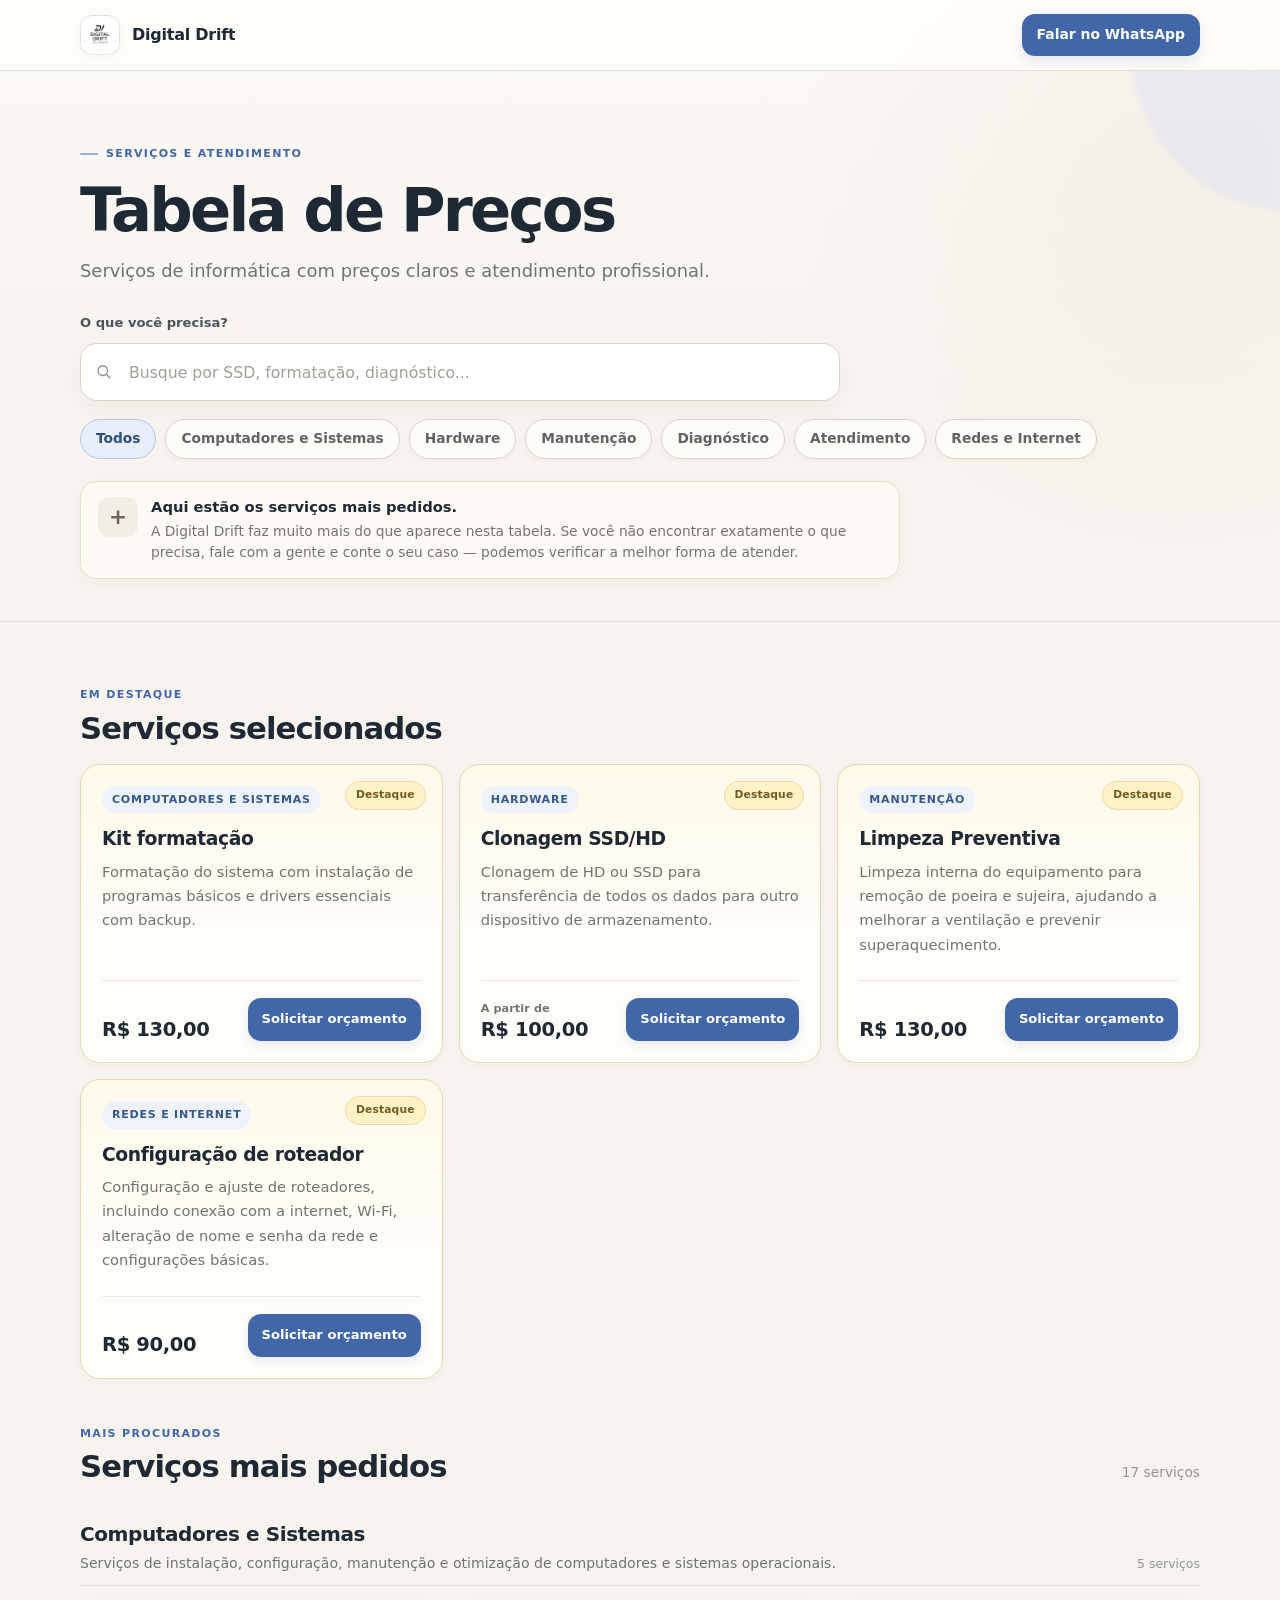
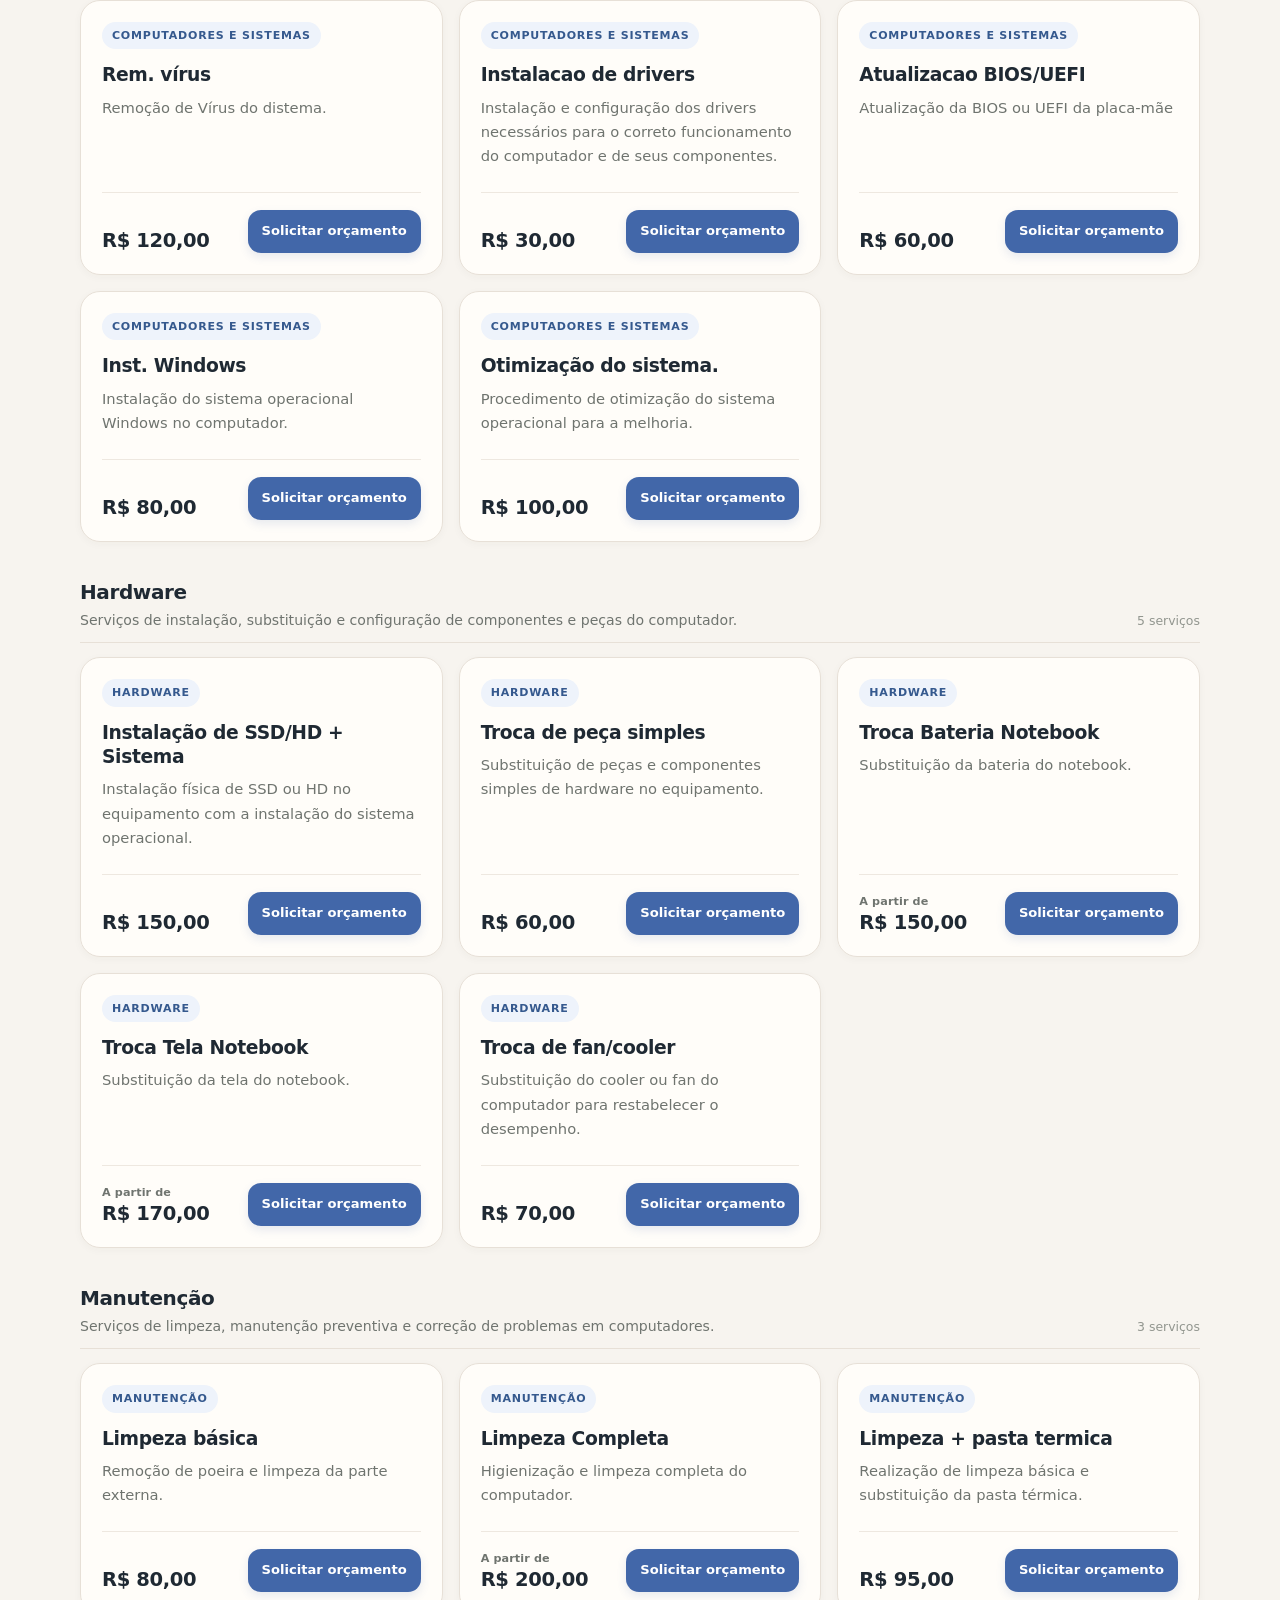
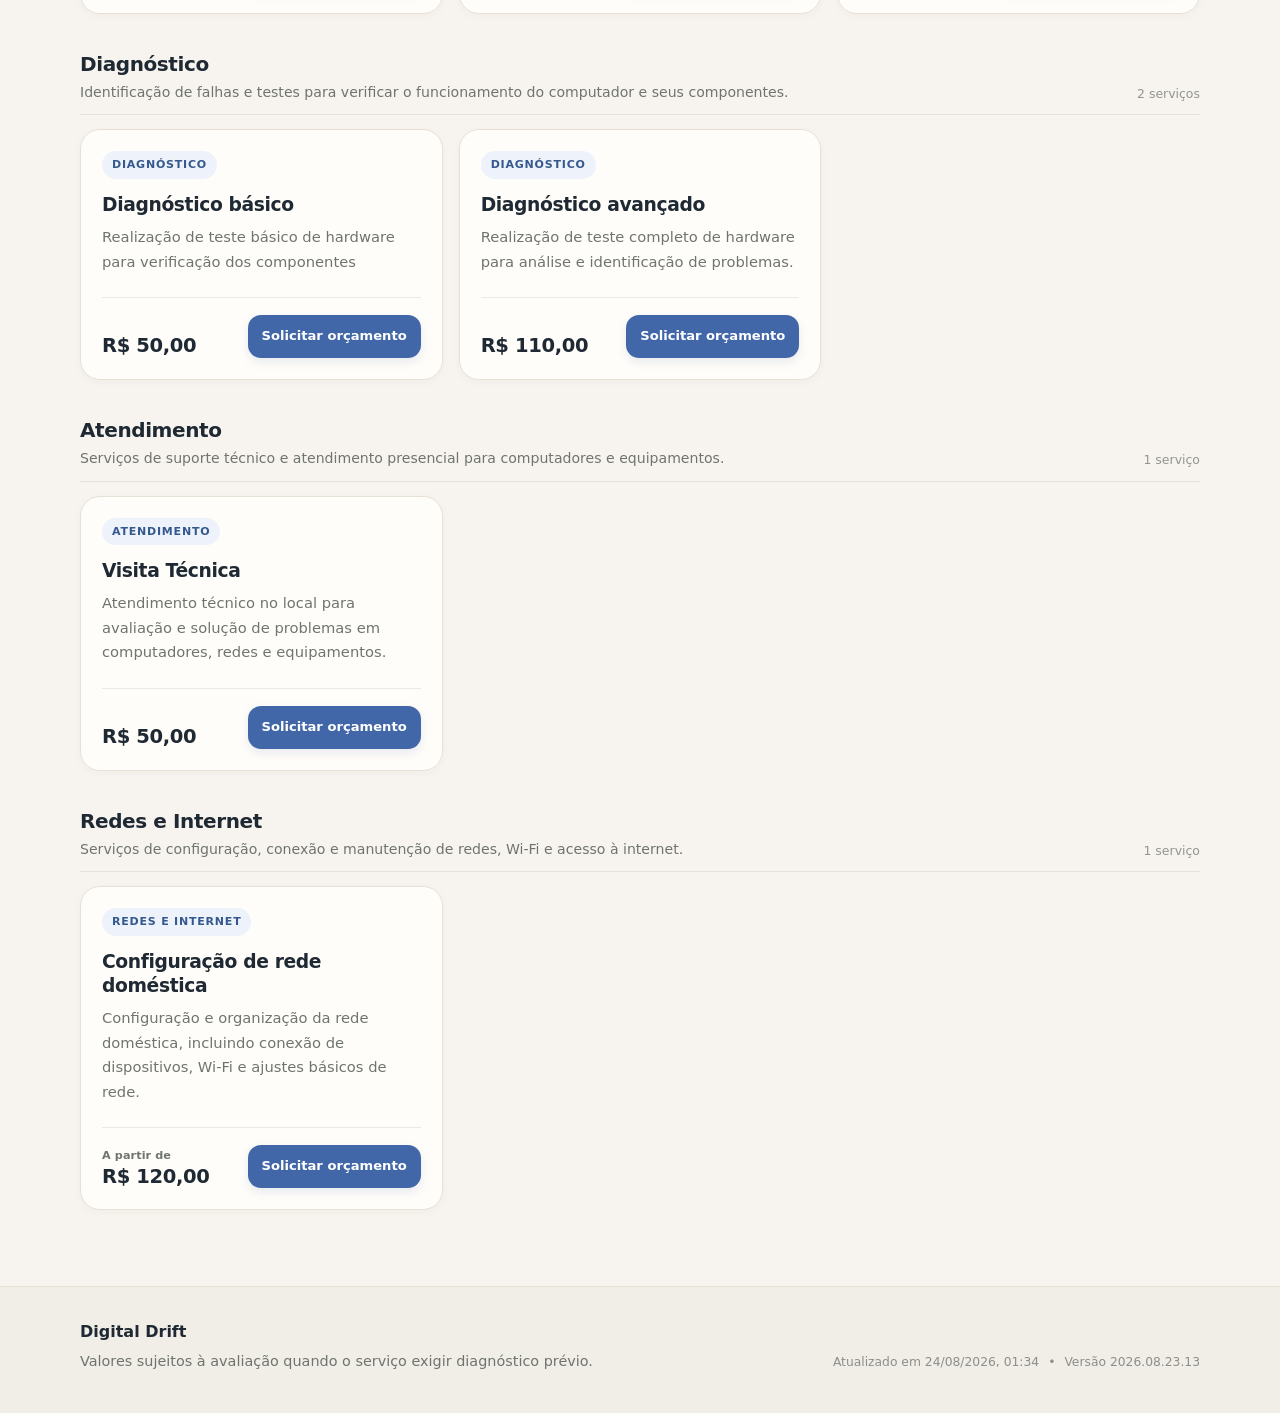
==== commit 093b4086: "MAPOS: catálogo público 2026.08.23.13 - index.html" ====
--- a/servicos/index.html
+++ b/servicos/index.html
@@ -10,8 +10,8 @@
     <meta property="og:title" content="Tabela de Preços | Digital Drift">
     <meta property="og:description" content="Consulte serviços de informática, manutenção, instalação e suporte.">
     <meta property="og:url" content="https://mateus1810.github.io/servicos">
-    <meta property="og:image" content="https://mateus1810.github.io/servicos/assets/img/logo.png">    <link rel="icon" href="assets/img/favicon.svg?v=2026.08.23.12" type="image/svg+xml">
-    <style>/* MAPOS-CATALOGO-PUBLICO v1.0.9 - tema claro acolhedor */
+    <meta property="og:image" content="https://mateus1810.github.io/servicos/assets/img/logo.png">    <link rel="icon" href="assets/img/favicon.svg?v=2026.08.23.13" type="image/svg+xml">
+    <style>/* MAPOS-CATALOGO-PUBLICO v1.0.10 - tema claro acolhedor + escopo do catálogo */
 :root{
   --bg:#f7f4ef;
   --bg-soft:#fbf9f6;
@@ -128,6 +128,34 @@
 
 .category-filters{display:flex;gap:9px;overflow-x:auto;padding:18px 0 3px;scrollbar-width:none;overscroll-behavior-inline:contain}
 .category-filters::-webkit-scrollbar{display:none}
+
+.catalog-scope-note{
+  max-width:820px;
+  display:grid;
+  grid-template-columns:40px minmax(0,1fr);
+  gap:13px;
+  align-items:start;
+  margin-top:19px;
+  padding:15px 17px;
+  border:1px solid #e4dccf;
+  border-radius:16px;
+  background:rgba(255,253,249,.78);
+  box-shadow:0 5px 16px rgba(57,48,39,.035);
+}
+.catalog-scope-icon{
+  width:40px;
+  height:40px;
+  display:grid;
+  place-items:center;
+  border-radius:12px;
+  background:#f2ede5;
+  color:#6b6258;
+  font-size:1.35rem;
+  font-weight:650;
+  line-height:1;
+}
+.catalog-scope-note strong{display:block;color:var(--text-strong);font-size:.92rem;line-height:1.35}
+.catalog-scope-note p{max-width:none;margin:4px 0 0;color:#74736d;font-size:.86rem;line-height:1.55}
 .filter-button{
   flex:0 0 auto;
   border:1px solid var(--line-strong);
@@ -234,6 +262,8 @@
   h1{font-size:2.35rem}
   .hero p{font-size:.98rem}
   .search-box{margin-top:23px}
+  .catalog-scope-note{grid-template-columns:36px minmax(0,1fr);gap:11px;padding:13px 14px;margin-top:16px}
+  .catalog-scope-icon{width:36px;height:36px;border-radius:11px}
   .search-control{min-height:55px;grid-template-columns:43px 1fr 40px}
   .search-control input{height:53px;font-size:.95rem}
   .service-card{padding:18px;min-height:0}
@@ -279,7 +309,7 @@
         <header class="site-header">
         <div class="shell header-inner">
             <div class="brand">
-                <img src="assets/img/logo.png?v=2026.08.23.12" alt="Logo Digital Drift">                <span>Digital Drift</span>
+                <img src="assets/img/logo.png?v=2026.08.23.13" alt="Logo Digital Drift">                <span>Digital Drift</span>
             </div>
             <a class="header-cta" id="header-whatsapp" href="#" hidden>Falar no WhatsApp</a>
         </div>
@@ -300,6 +330,14 @@
                     </div>
                 </div>
                 <div class="category-filters" id="category-filters" aria-label="Filtrar por categoria"></div>
+
+                <aside class="catalog-scope-note" aria-label="Sobre os serviços desta tabela">
+                    <span class="catalog-scope-icon" aria-hidden="true">+</span>
+                    <div>
+                        <strong>Aqui estão os serviços mais pedidos.</strong>
+                        <p>A Digital Drift faz muito mais do que aparece nesta tabela. Se você não encontrar exatamente o que precisa, fale com a gente e conte o seu caso — podemos verificar a melhor forma de atender.</p>
+                    </div>
+                </aside>
             </div>
         </section>
 
@@ -307,17 +345,17 @@
             <div class="loading-state" id="loading-state" role="status"><span class="spinner"></span><span>Carregando serviços...</span></div>
             <div class="error-state" id="error-state" hidden><strong>Não foi possível carregar a tabela de preços.</strong><span id="error-detail">Atualize a página e tente novamente.</span></div>
             <section id="featured-section" class="featured-section" hidden><div class="section-heading"><div><span class="section-kicker">Em destaque</span><h2>Serviços selecionados</h2></div></div><div class="service-grid featured-grid" id="featured-grid"></div></section>
-            <section class="services-section" id="services-section" hidden><div class="section-heading"><div><span class="section-kicker">Catálogo</span><h2>Todos os serviços</h2></div><span class="result-count" id="result-count" aria-live="polite"></span></div><div id="category-sections"></div></section>
-            <div class="empty-state" id="empty-state" hidden><div class="empty-icon">×</div><h2>Não encontramos esse serviço</h2><p>Tente outro termo ou escolha uma categoria diferente.</p><button type="button" id="reset-filters">Mostrar todos</button></div>
+            <section class="services-section" id="services-section" hidden><div class="section-heading"><div><span class="section-kicker">Mais procurados</span><h2>Serviços mais pedidos</h2></div><span class="result-count" id="result-count" aria-live="polite"></span></div><div id="category-sections"></div></section>
+            <div class="empty-state" id="empty-state" hidden><div class="empty-icon">×</div><h2>Não encontrou na tabela?</h2><p>Sem problema. Esta página reúne os serviços mais pedidos, mas fazemos outros tipos de atendimento também. Tente outro termo ou fale com a gente e explique o que precisa.</p><button type="button" id="reset-filters">Ver os mais pedidos</button></div>
         </div>
     </main>
 
-    <footer class="site-footer"><div class="shell footer-inner"><div><strong>Digital Drift</strong><p id="footer-text">Valores sujeitos à avaliação quando o serviço exigir diagnóstico prévio.</p></div><div class="footer-meta"><span id="catalog-updated"></span><span>Versão 2026.08.23.12</span></div></div></footer>
+    <footer class="site-footer"><div class="shell footer-inner"><div><strong>Digital Drift</strong><p id="footer-text">Valores sujeitos à avaliação quando o serviço exigir diagnóstico prévio.</p></div><div class="footer-meta"><span id="catalog-updated"></span><span>Versão 2026.08.23.13</span></div></div></footer>
 
     <script>
         window.CATALOGO_CONFIG = {
-            dataUrl: "data/precos-2026.08.23.12.json?v=2026.08.23.12",
-            embeddedData: {"version":"2026.08.23.12","updated_at":"2026-08-23T22:23:30-03:00","settings":{"company_name":"Digital Drift","whatsapp":"5533984024108","header_text":"Serviços de informática com preços claros e atendimento profissional.","footer_text":"Valores sujeitos à avaliação quando o serviço exigir diagnóstico prévio.","public_url":"https://mateus1810.github.io/servicos"},"categories":[{"id":1,"name":"Computadores e Sistemas","description":"Serviços de instalação, configuração, manutenção e otimização de computadores e sistemas operacionais.","order":10},{"id":2,"name":"Hardware","description":"Serviços de instalação, substituição e configuração de componentes e peças do computador.","order":20},{"id":4,"name":"Manutenção","description":"Serviços de limpeza, manutenção preventiva e correção de problemas em computadores.","order":40},{"id":5,"name":"Diagnóstico","description":"Identificação de falhas e testes para verificar o funcionamento do computador e seus componentes.","order":50},{"id":7,"name":"Atendimento","description":"Serviços de suporte técnico e atendimento presencial para computadores e equipamentos.","order":70},{"id":8,"name":"Redes e Internet","description":"Serviços de configuração, conexão e manutenção de redes, Wi-Fi e acesso à internet.","order":80}],"services":[{"id":1,"name":"Kit formatação","description":"Formatação do sistema com instalação de programas básicos e drivers essenciais com backup.","price":130,"price_type":"fixo","price_label":"R$ 130,00","category_id":1,"featured":true,"order":10},{"id":6,"name":"Rem. vírus","description":"Remoção de Vírus do distema.","price":120,"price_type":"fixo","price_label":"R$ 120,00","category_id":1,"featured":false,"order":30},{"id":7,"name":"Instalacao de drivers","description":"Instalação e configuração dos drivers necessários para o correto funcionamento do computador e de seus componentes.","price":30,"price_type":"fixo","price_label":"R$ 30,00","category_id":1,"featured":false,"order":40},{"id":8,"name":"Atualizacao BIOS/UEFI","description":"Atualização da BIOS ou UEFI da placa-mãe","price":60,"price_type":"fixo","price_label":"R$ 60,00","category_id":1,"featured":false,"order":50},{"id":9,"name":"Inst. Windows","description":"Instalação do sistema operacional Windows no computador.","price":80,"price_type":"fixo","price_label":"R$ 80,00","category_id":1,"featured":false,"order":60},{"id":10,"name":"Otimização do sistema.","description":"Procedimento de otimização do sistema operacional para a melhoria.","price":100,"price_type":"fixo","price_label":"R$ 100,00","category_id":1,"featured":false,"order":70},{"id":3,"name":"Clonagem SSD/HD","description":"Clonagem de HD ou SSD para transferência de todos os dados para outro dispositivo de armazenamento.","price":100,"price_type":"a_partir","price_label":"A partir de R$ 100,00","category_id":2,"featured":true,"order":20},{"id":11,"name":"Instalação de SSD/HD + Sistema","description":"Instalação física de SSD ou HD no equipamento com a instalação do sistema operacional.","price":150,"price_type":"fixo","price_label":"R$ 150,00","category_id":2,"featured":false,"order":30},{"id":12,"name":"Troca de peça simples","description":"Substituição de peças e componentes simples de hardware no equipamento.","price":60,"price_type":"fixo","price_label":"R$ 60,00","category_id":2,"featured":false,"order":40},{"id":13,"name":"Troca Bateria Notebook","description":"Substituição da bateria do notebook.","price":150,"price_type":"a_partir","price_label":"A partir de R$ 150,00","category_id":2,"featured":false,"order":50},{"id":14,"name":"Troca Tela Notebook","description":"Substituição da tela do notebook.","price":170,"price_type":"a_partir","price_label":"A partir de R$ 170,00","category_id":2,"featured":false,"order":60},{"id":15,"name":"Troca de fan/cooler","description":"Substituição do cooler ou fan do computador para restabelecer o desempenho.","price":70,"price_type":"fixo","price_label":"R$ 70,00","category_id":2,"featured":false,"order":70},{"id":4,"name":"Limpeza Preventiva","description":"Limpeza interna do equipamento para remoção de poeira e sujeira, ajudando a melhorar a ventilação e prevenir superaquecimento.","price":130,"price_type":"fixo","price_label":"R$ 130,00","category_id":4,"featured":true,"order":20},{"id":16,"name":"Limpeza básica","description":"Remoção de poeira e limpeza da parte externa.","price":80,"price_type":"fixo","price_label":"R$ 80,00","category_id":4,"featured":false,"order":30},{"id":17,"name":"Limpeza Completa","description":"Higienização e limpeza completa do computador.","price":200,"price_type":"a_partir","price_label":"A partir de R$ 200,00","category_id":4,"featured":false,"order":40},{"id":18,"name":"Limpeza + pasta termica","description":"Realização de limpeza básica e substituição da pasta térmica.","price":95,"price_type":"fixo","price_label":"R$ 95,00","category_id":4,"featured":false,"order":50},{"id":19,"name":"Diagnóstico básico","description":"Realização de teste básico de hardware para verificação dos componentes","price":50,"price_type":"fixo","price_label":"R$ 50,00","category_id":5,"featured":false,"order":10},{"id":20,"name":"Diagnóstico avançado","description":"Realização de teste completo de hardware para análise e identificação de problemas.","price":110,"price_type":"fixo","price_label":"R$ 110,00","category_id":5,"featured":false,"order":20},{"id":22,"name":"Visita Técnica","description":"Atendimento técnico no local para avaliação e solução de problemas em computadores, redes e equipamentos.","price":50,"price_type":"fixo","price_label":"R$ 50,00","category_id":7,"featured":false,"order":10},{"id":5,"name":"Configuração de roteador","description":"Configuração e ajuste de roteadores, incluindo conexão com a internet, Wi-Fi, alteração de nome e senha da rede e configurações básicas.","price":90,"price_type":"fixo","price_label":"R$ 90,00","category_id":8,"featured":true,"order":10},{"id":21,"name":"Configuração de rede doméstica","description":"Configuração e organização da rede doméstica, incluindo conexão de dispositivos, Wi-Fi e ajustes básicos de rede.","price":120,"price_type":"a_partir","price_label":"A partir de R$ 120,00","category_id":8,"featured":false,"order":20}]},
+            dataUrl: "data/precos-2026.08.23.13.json?v=2026.08.23.13",
+            embeddedData: {"version":"2026.08.23.13","updated_at":"2026-08-23T22:34:26-03:00","settings":{"company_name":"Digital Drift","whatsapp":"5533984024108","header_text":"Serviços de informática com preços claros e atendimento profissional.","footer_text":"Valores sujeitos à avaliação quando o serviço exigir diagnóstico prévio.","public_url":"https://mateus1810.github.io/servicos"},"categories":[{"id":1,"name":"Computadores e Sistemas","description":"Serviços de instalação, configuração, manutenção e otimização de computadores e sistemas operacionais.","order":10},{"id":2,"name":"Hardware","description":"Serviços de instalação, substituição e configuração de componentes e peças do computador.","order":20},{"id":4,"name":"Manutenção","description":"Serviços de limpeza, manutenção preventiva e correção de problemas em computadores.","order":40},{"id":5,"name":"Diagnóstico","description":"Identificação de falhas e testes para verificar o funcionamento do computador e seus componentes.","order":50},{"id":7,"name":"Atendimento","description":"Serviços de suporte técnico e atendimento presencial para computadores e equipamentos.","order":70},{"id":8,"name":"Redes e Internet","description":"Serviços de configuração, conexão e manutenção de redes, Wi-Fi e acesso à internet.","order":80}],"services":[{"id":1,"name":"Kit formatação","description":"Formatação do sistema com instalação de programas básicos e drivers essenciais com backup.","price":130,"price_type":"fixo","price_label":"R$ 130,00","category_id":1,"featured":true,"order":10},{"id":6,"name":"Rem. vírus","description":"Remoção de Vírus do distema.","price":120,"price_type":"fixo","price_label":"R$ 120,00","category_id":1,"featured":false,"order":30},{"id":7,"name":"Instalacao de drivers","description":"Instalação e configuração dos drivers necessários para o correto funcionamento do computador e de seus componentes.","price":30,"price_type":"fixo","price_label":"R$ 30,00","category_id":1,"featured":false,"order":40},{"id":8,"name":"Atualizacao BIOS/UEFI","description":"Atualização da BIOS ou UEFI da placa-mãe","price":60,"price_type":"fixo","price_label":"R$ 60,00","category_id":1,"featured":false,"order":50},{"id":9,"name":"Inst. Windows","description":"Instalação do sistema operacional Windows no computador.","price":80,"price_type":"fixo","price_label":"R$ 80,00","category_id":1,"featured":false,"order":60},{"id":10,"name":"Otimização do sistema.","description":"Procedimento de otimização do sistema operacional para a melhoria.","price":100,"price_type":"fixo","price_label":"R$ 100,00","category_id":1,"featured":false,"order":70},{"id":3,"name":"Clonagem SSD/HD","description":"Clonagem de HD ou SSD para transferência de todos os dados para outro dispositivo de armazenamento.","price":100,"price_type":"a_partir","price_label":"A partir de R$ 100,00","category_id":2,"featured":true,"order":20},{"id":11,"name":"Instalação de SSD/HD + Sistema","description":"Instalação física de SSD ou HD no equipamento com a instalação do sistema operacional.","price":150,"price_type":"fixo","price_label":"R$ 150,00","category_id":2,"featured":false,"order":30},{"id":12,"name":"Troca de peça simples","description":"Substituição de peças e componentes simples de hardware no equipamento.","price":60,"price_type":"fixo","price_label":"R$ 60,00","category_id":2,"featured":false,"order":40},{"id":13,"name":"Troca Bateria Notebook","description":"Substituição da bateria do notebook.","price":150,"price_type":"a_partir","price_label":"A partir de R$ 150,00","category_id":2,"featured":false,"order":50},{"id":14,"name":"Troca Tela Notebook","description":"Substituição da tela do notebook.","price":170,"price_type":"a_partir","price_label":"A partir de R$ 170,00","category_id":2,"featured":false,"order":60},{"id":15,"name":"Troca de fan/cooler","description":"Substituição do cooler ou fan do computador para restabelecer o desempenho.","price":70,"price_type":"fixo","price_label":"R$ 70,00","category_id":2,"featured":false,"order":70},{"id":4,"name":"Limpeza Preventiva","description":"Limpeza interna do equipamento para remoção de poeira e sujeira, ajudando a melhorar a ventilação e prevenir superaquecimento.","price":130,"price_type":"fixo","price_label":"R$ 130,00","category_id":4,"featured":true,"order":20},{"id":16,"name":"Limpeza básica","description":"Remoção de poeira e limpeza da parte externa.","price":80,"price_type":"fixo","price_label":"R$ 80,00","category_id":4,"featured":false,"order":30},{"id":17,"name":"Limpeza Completa","description":"Higienização e limpeza completa do computador.","price":200,"price_type":"a_partir","price_label":"A partir de R$ 200,00","category_id":4,"featured":false,"order":40},{"id":18,"name":"Limpeza + pasta termica","description":"Realização de limpeza básica e substituição da pasta térmica.","price":95,"price_type":"fixo","price_label":"R$ 95,00","category_id":4,"featured":false,"order":50},{"id":19,"name":"Diagnóstico básico","description":"Realização de teste básico de hardware para verificação dos componentes","price":50,"price_type":"fixo","price_label":"R$ 50,00","category_id":5,"featured":false,"order":10},{"id":20,"name":"Diagnóstico avançado","description":"Realização de teste completo de hardware para análise e identificação de problemas.","price":110,"price_type":"fixo","price_label":"R$ 110,00","category_id":5,"featured":false,"order":20},{"id":22,"name":"Visita Técnica","description":"Atendimento técnico no local para avaliação e solução de problemas em computadores, redes e equipamentos.","price":50,"price_type":"fixo","price_label":"R$ 50,00","category_id":7,"featured":false,"order":10},{"id":5,"name":"Configuração de roteador","description":"Configuração e ajuste de roteadores, incluindo conexão com a internet, Wi-Fi, alteração de nome e senha da rede e configurações básicas.","price":90,"price_type":"fixo","price_label":"R$ 90,00","category_id":8,"featured":true,"order":10},{"id":21,"name":"Configuração de rede doméstica","description":"Configuração e organização da rede doméstica, incluindo conexão de dispositivos, Wi-Fi e ajustes básicos de rede.","price":120,"price_type":"a_partir","price_label":"A partir de R$ 120,00","category_id":8,"featured":false,"order":20}]},
             previewData: null        };
     </script>
     <script>/* MAPOS-CATALOGO-PUBLICO v1.0.8 - render imediato + revalidacao segura */
